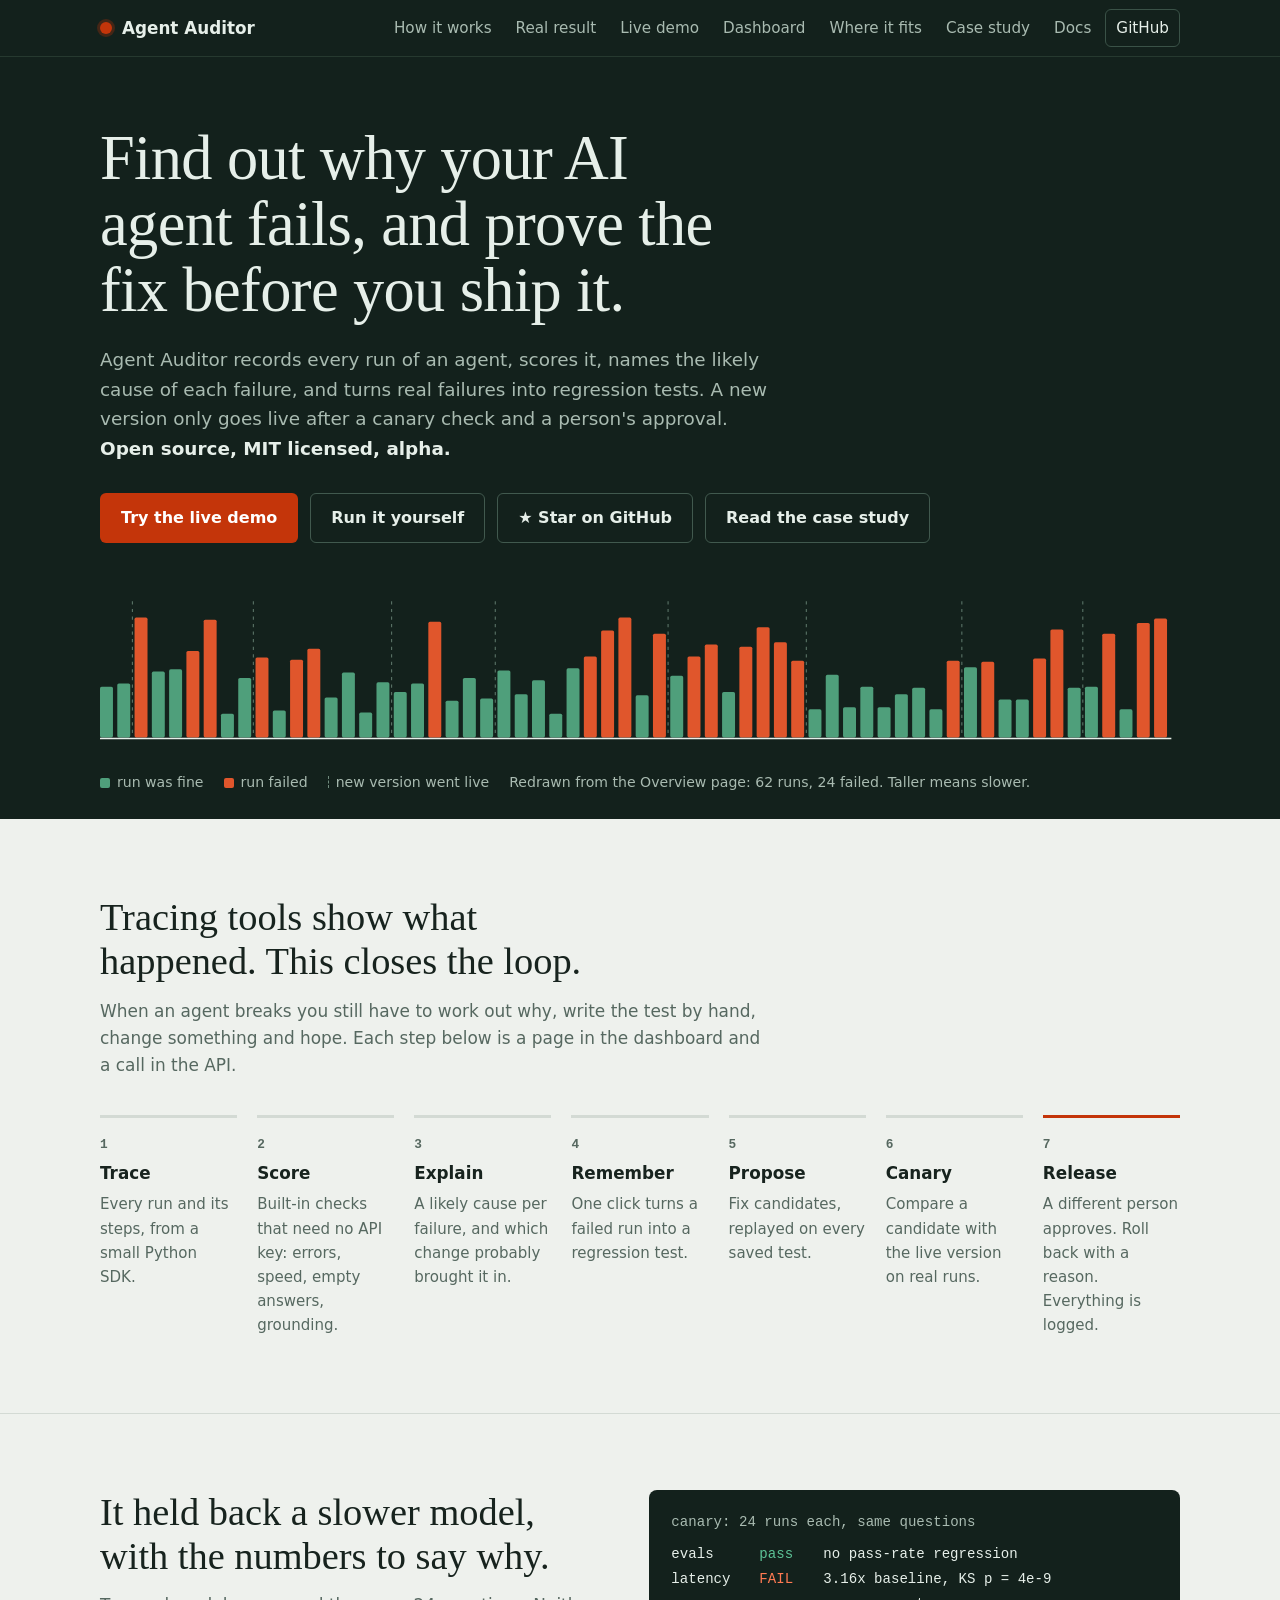
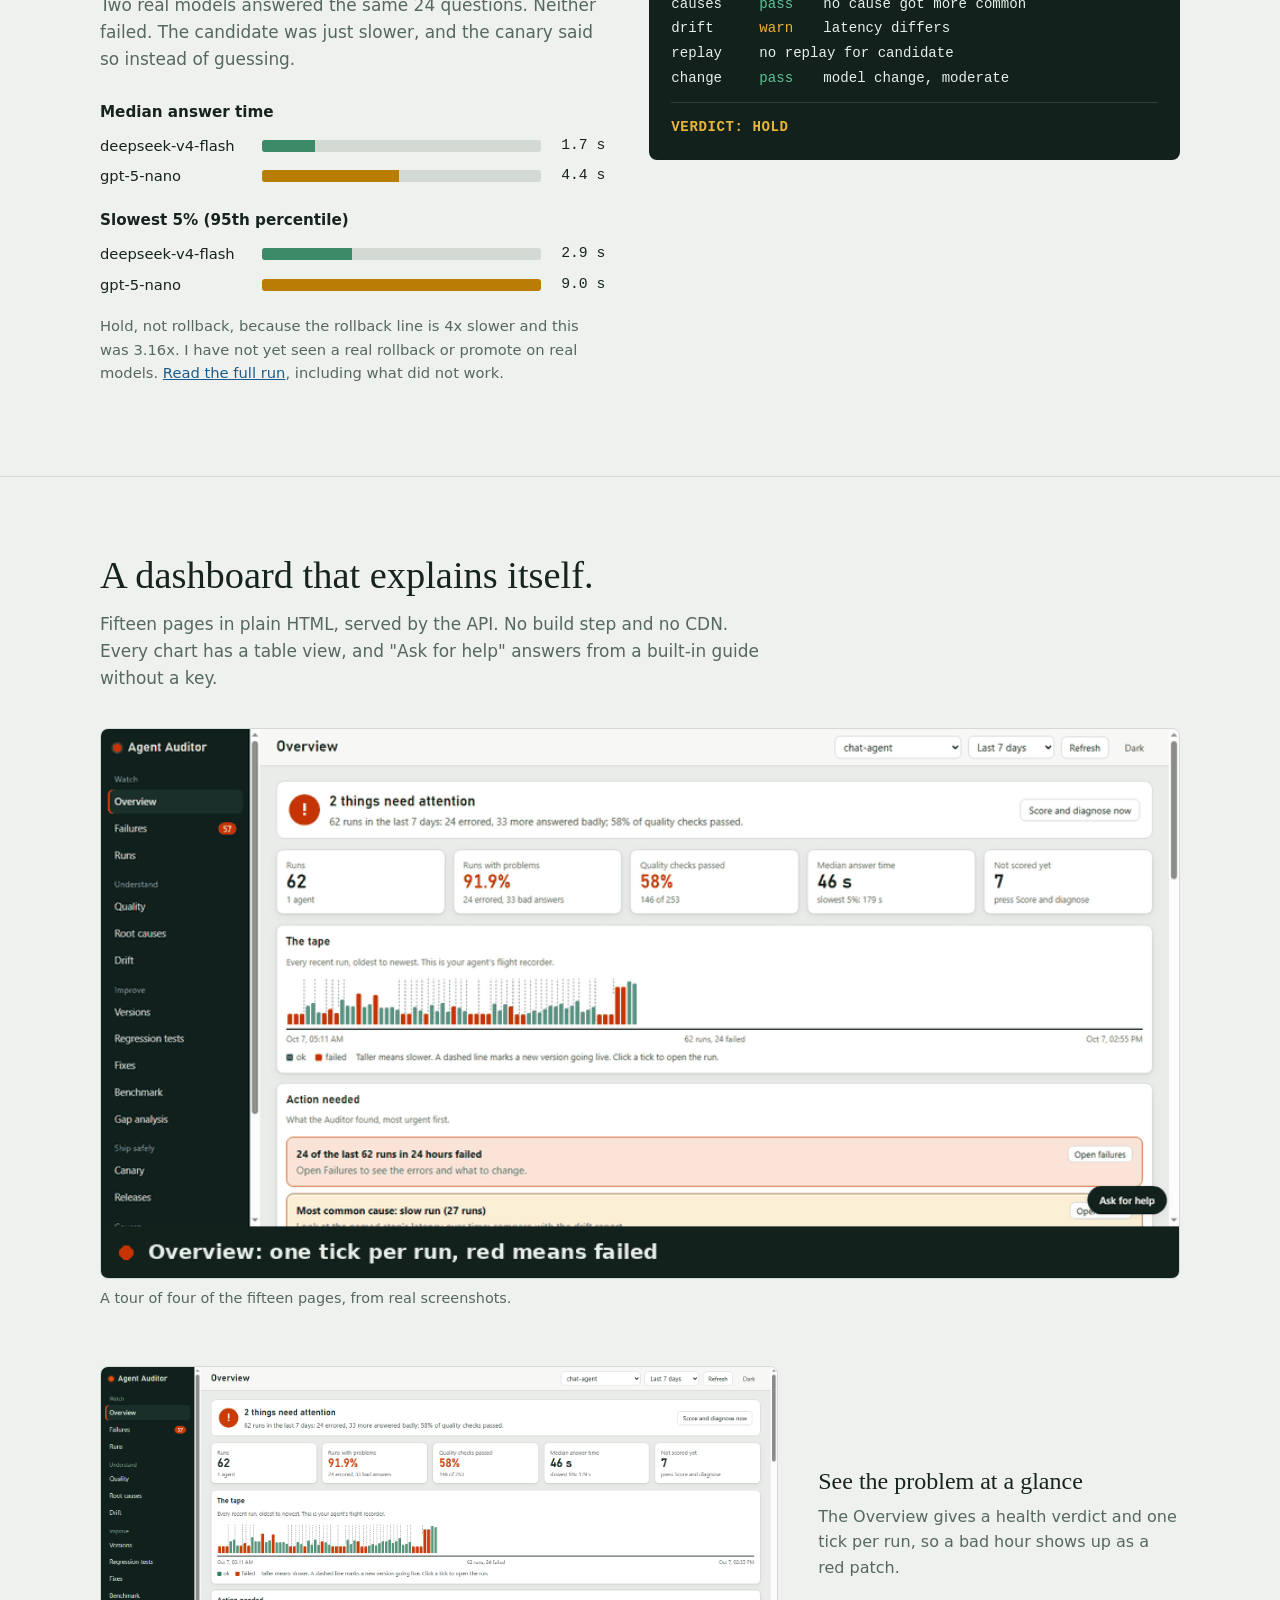
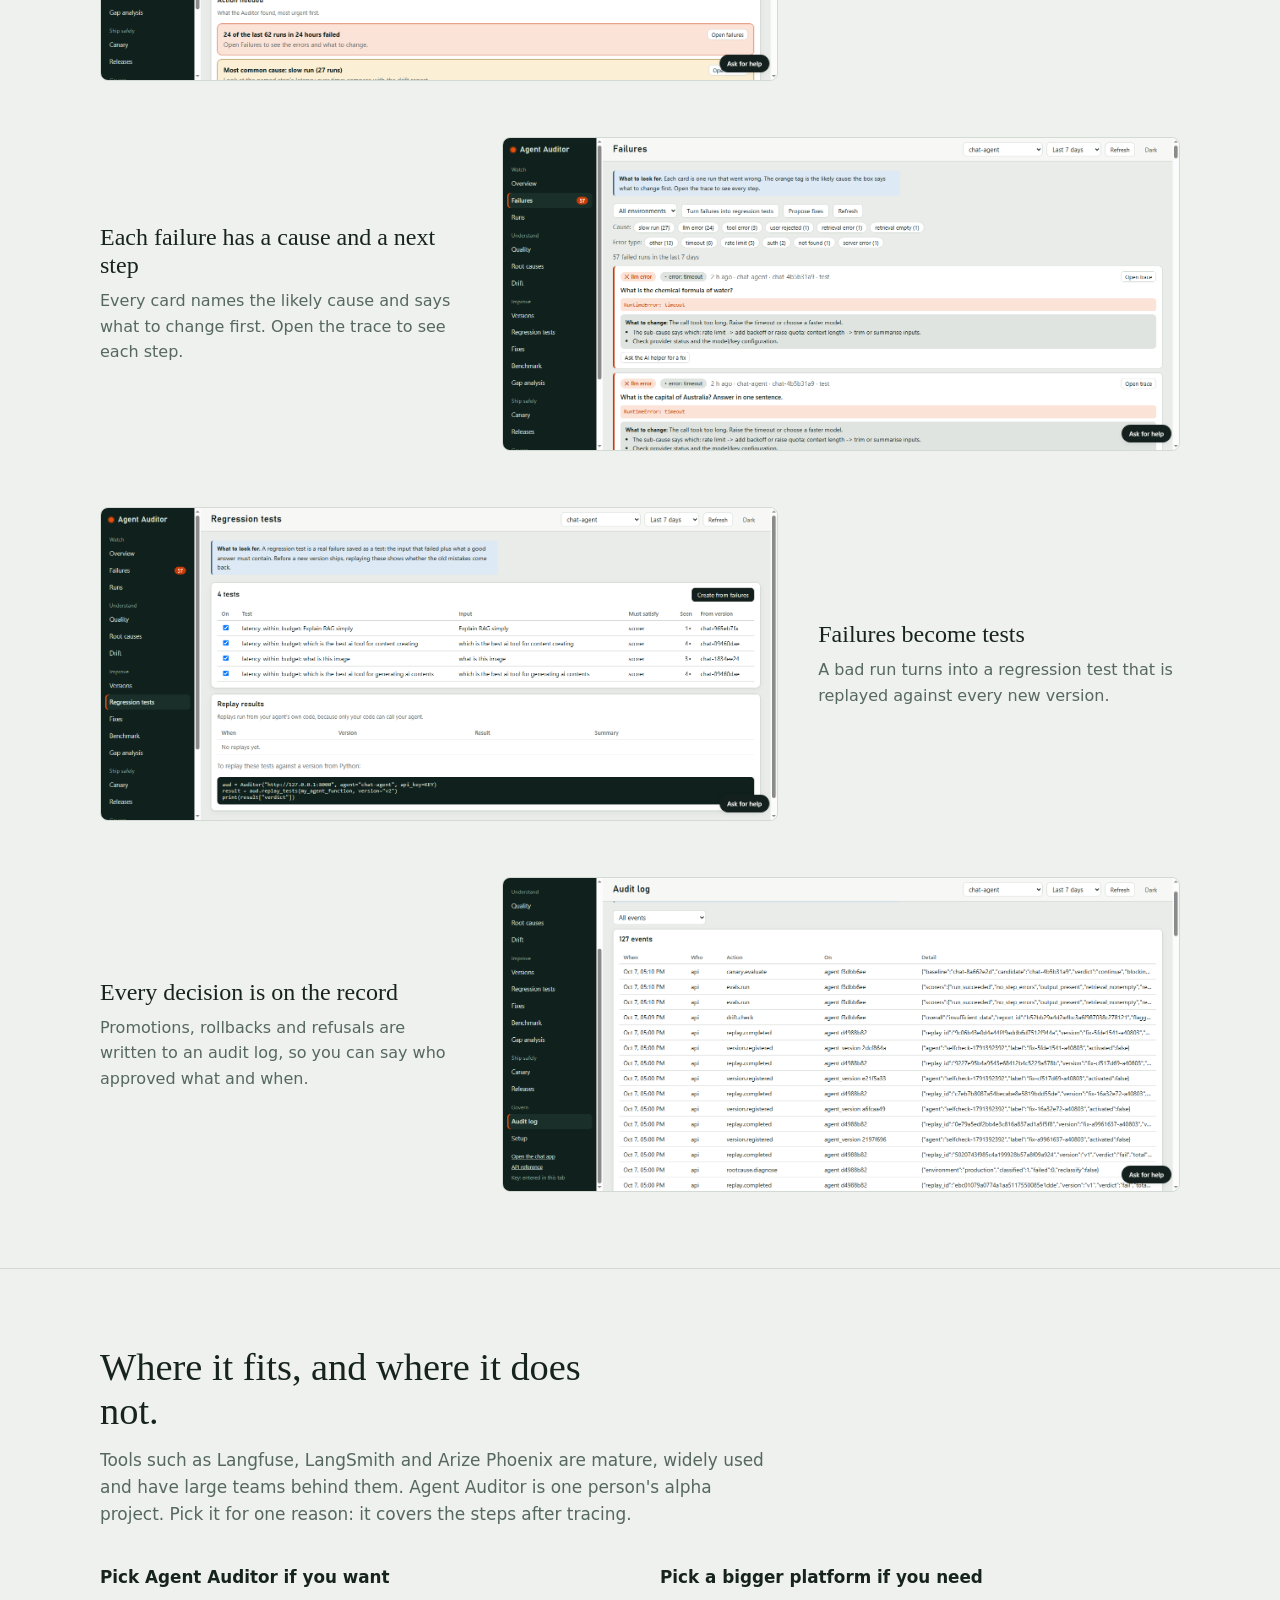
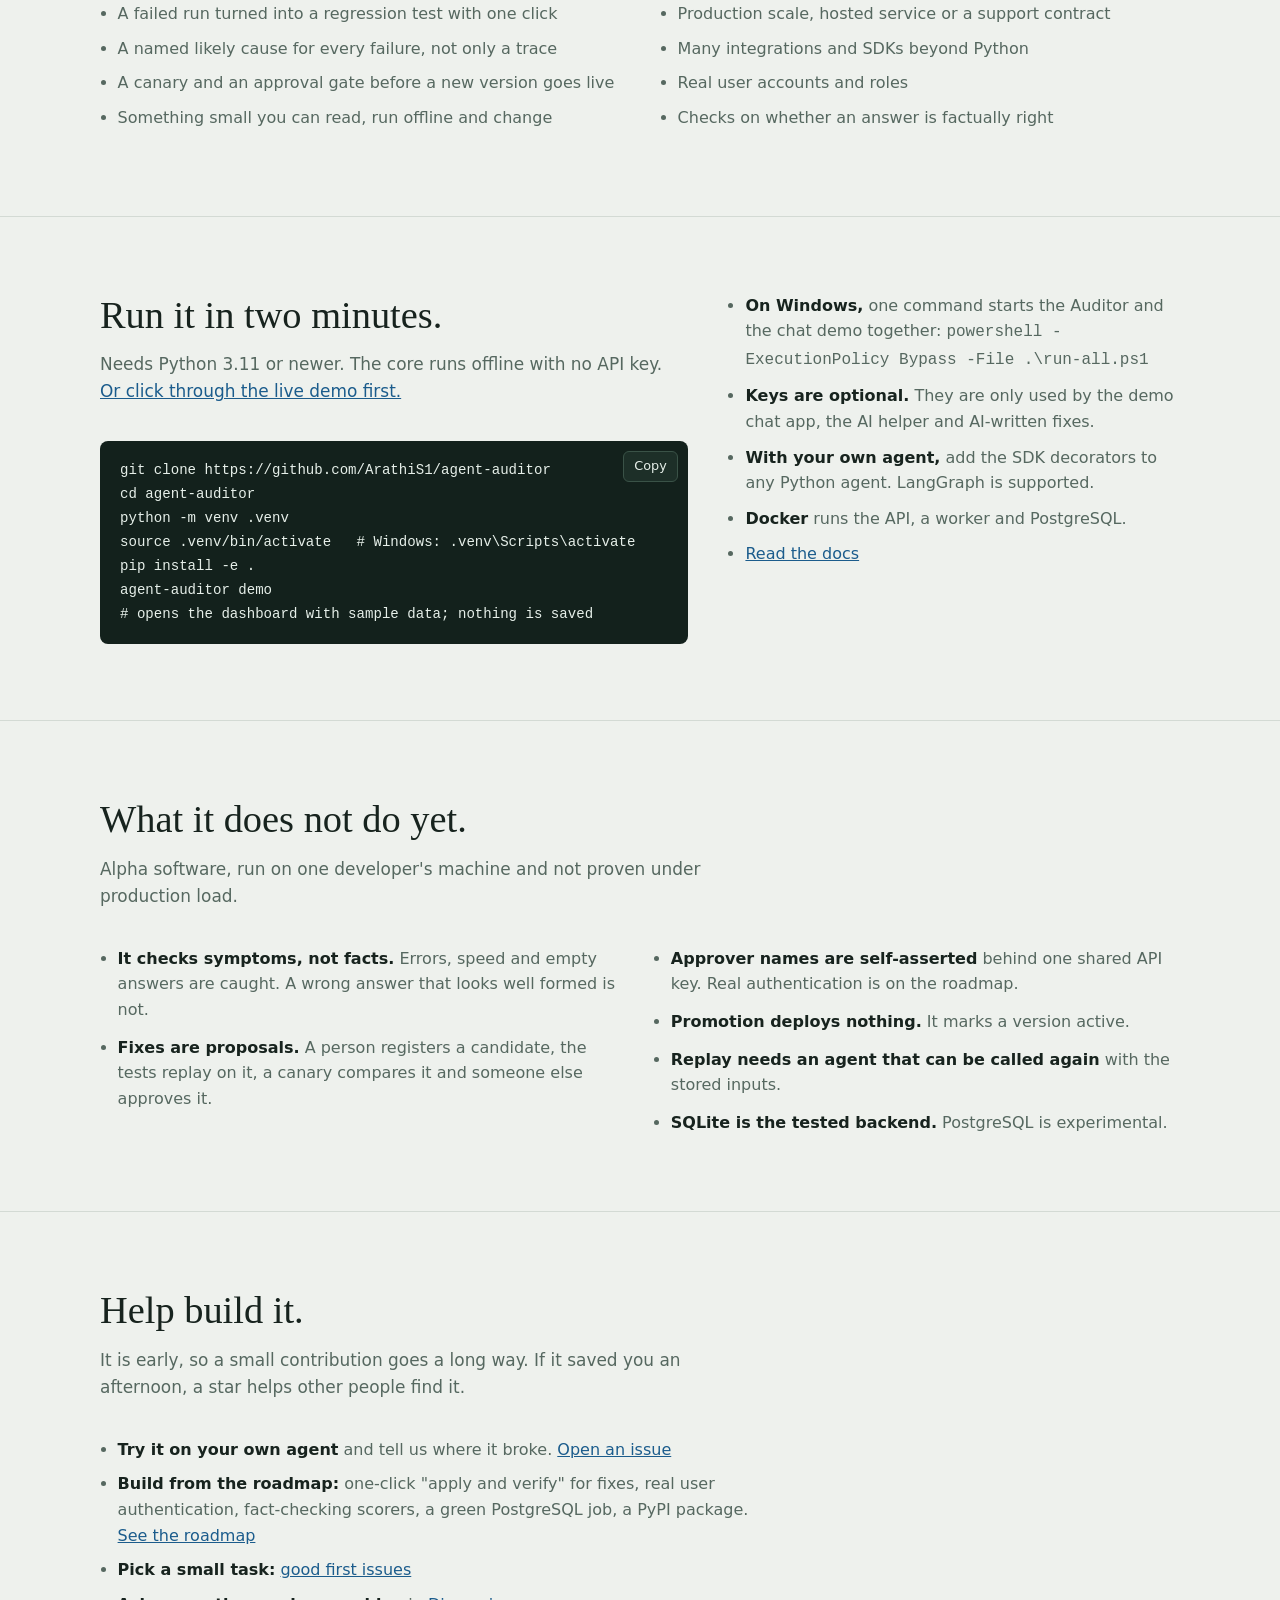
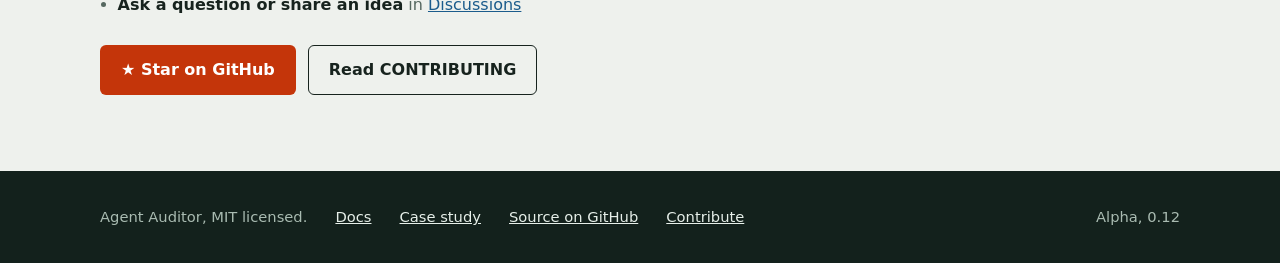
==== site/index.html @ c48934eb "Add agent-auditor demo, PyPI packaging and live demo" ====
<!doctype html>
<html lang="en">
<head>
<meta charset="utf-8">
<meta name="viewport" content="width=device-width,initial-scale=1">
<title>Agent Auditor</title>
<meta name="description" content="Open-source reliability layer for AI agents: traces, evals, root causes, regression tests, canary and gated releases.">
<meta property="og:title" content="Agent Auditor">
<meta property="og:description" content="Open-source reliability layer for AI agents: traces, evals, root causes, regression tests, canary and gated releases.">
<meta name="theme-color" content="#13211c">
<link rel="canonical" href="https://arathis1.github.io/agent-auditor/">
<meta property="og:type" content="website">
<meta property="og:url" content="https://arathis1.github.io/agent-auditor/">
<meta property="og:image" content="https://arathis1.github.io/agent-auditor/assets/social.png">
<meta name="twitter:card" content="summary_large_image">
<meta name="twitter:image" content="https://arathis1.github.io/agent-auditor/assets/social.png">
<link rel="icon" href="data:image/svg+xml,%3Csvg xmlns='http://www.w3.org/2000/svg' viewBox='0 0 16 16'%3E%3Ccircle cx='8' cy='8' r='6' fill='%23c4350a'/%3E%3C/svg%3E">
<link rel="stylesheet" href="style.css">
</head>
<body>
<a class="skip" href="#main">Skip to content</a>
<header class="bar"><div class="wrap">
  <a class="brand" href="index.html"><span class="dot"></span>Agent Auditor</a>
  <nav aria-label="Main">
    <a href="#loop">How it works</a>
    <a href="#verdict">Real result</a>
    <a href="demo/">Live demo</a>
    <a href="#dashboard">Dashboard</a>
    <a href="#fit">Where it fits</a>
    <a href="docs/case-study.html">Case study</a>
    <a href="docs/index.html">Docs</a>
    <a class="gh" href="https://github.com/ArathiS1/agent-auditor">GitHub</a>
  </nav>
</div></header>

<main id="main">
<section class="hero"><div class="wrap">
  <h1>Find out why your AI agent fails, and prove the fix before you ship it.</h1>
  <p class="sub">Agent Auditor records every run of an agent, scores it, names the likely cause of each failure, and turns real failures into regression tests. A new version only goes live after a canary check and a person's approval. <strong>Open source, MIT licensed, alpha.</strong></p>
  <div class="btns">
    <a class="btn primary" href="demo/">Try the live demo</a>
    <a class="btn ghost" href="#start">Run it yourself</a>
    <a class="btn ghost" href="https://github.com/ArathiS1/agent-auditor" id="star">&#9733; Star on GitHub<span id="stars" hidden></span></a>
    <a class="btn ghost" href="docs/case-study.html">Read the case study</a>
  </div>
  <div class="tape">
      <svg viewBox="0 0 1000 150" role="img" aria-label="A row of 62 vertical bars, one per agent run: 38 green for runs that were fine, 24 red for runs that failed. Taller bars are slower runs. Dashed lines mark a new version going live.">
      <line class="ver" x1="30" x2="30" y1="4" y2="130"/>
      <line class="ver" x1="142" x2="142" y1="4" y2="130"/>
      <line class="ver" x1="270" x2="270" y1="4" y2="130"/>
      <line class="ver" x1="366" x2="366" y1="4" y2="130"/>
      <line class="ver" x1="526" x2="526" y1="4" y2="130"/>
      <line class="ver" x1="654" x2="654" y1="4" y2="130"/>
      <line class="ver" x1="798" x2="798" y1="4" y2="130"/>
      <line class="ver" x1="910" x2="910" y1="4" y2="130"/>
      <rect class="bar-ok" x="0" y="83" width="12" height="47" rx="1.5"/>
      <rect class="bar-ok" x="16" y="80" width="12" height="50" rx="1.5"/>
      <rect class="bar-fail" x="32" y="19" width="12" height="111" rx="1.5"/>
      <rect class="bar-ok" x="48" y="69" width="12" height="61" rx="1.5"/>
      <rect class="bar-ok" x="64" y="67" width="12" height="63" rx="1.5"/>
      <rect class="bar-fail" x="80" y="50" width="12" height="80" rx="1.5"/>
      <rect class="bar-fail" x="96" y="21" width="12" height="109" rx="1.5"/>
      <rect class="bar-ok" x="112" y="108" width="12" height="22" rx="1.5"/>
      <rect class="bar-ok" x="128" y="75" width="12" height="55" rx="1.5"/>
      <rect class="bar-fail" x="144" y="56" width="12" height="74" rx="1.5"/>
      <rect class="bar-ok" x="160" y="105" width="12" height="25" rx="1.5"/>
      <rect class="bar-fail" x="176" y="58" width="12" height="72" rx="1.5"/>
      <rect class="bar-fail" x="192" y="48" width="12" height="82" rx="1.5"/>
      <rect class="bar-ok" x="208" y="93" width="12" height="37" rx="1.5"/>
      <rect class="bar-ok" x="224" y="70" width="12" height="60" rx="1.5"/>
      <rect class="bar-ok" x="240" y="107" width="12" height="23" rx="1.5"/>
      <rect class="bar-ok" x="256" y="79" width="12" height="51" rx="1.5"/>
      <rect class="bar-ok" x="272" y="88" width="12" height="42" rx="1.5"/>
      <rect class="bar-ok" x="288" y="80" width="12" height="50" rx="1.5"/>
      <rect class="bar-fail" x="304" y="23" width="12" height="107" rx="1.5"/>
      <rect class="bar-ok" x="320" y="96" width="12" height="34" rx="1.5"/>
      <rect class="bar-ok" x="336" y="75" width="12" height="55" rx="1.5"/>
      <rect class="bar-ok" x="352" y="94" width="12" height="36" rx="1.5"/>
      <rect class="bar-ok" x="368" y="68" width="12" height="62" rx="1.5"/>
      <rect class="bar-ok" x="384" y="90" width="12" height="40" rx="1.5"/>
      <rect class="bar-ok" x="400" y="77" width="12" height="53" rx="1.5"/>
      <rect class="bar-ok" x="416" y="108" width="12" height="22" rx="1.5"/>
      <rect class="bar-ok" x="432" y="66" width="12" height="64" rx="1.5"/>
      <rect class="bar-fail" x="448" y="55" width="12" height="75" rx="1.5"/>
      <rect class="bar-fail" x="464" y="31" width="12" height="99" rx="1.5"/>
      <rect class="bar-fail" x="480" y="19" width="12" height="111" rx="1.5"/>
      <rect class="bar-ok" x="496" y="91" width="12" height="39" rx="1.5"/>
      <rect class="bar-fail" x="512" y="34" width="12" height="96" rx="1.5"/>
      <rect class="bar-ok" x="528" y="73" width="12" height="57" rx="1.5"/>
      <rect class="bar-fail" x="544" y="55" width="12" height="75" rx="1.5"/>
      <rect class="bar-fail" x="560" y="44" width="12" height="86" rx="1.5"/>
      <rect class="bar-ok" x="576" y="88" width="12" height="42" rx="1.5"/>
      <rect class="bar-fail" x="592" y="46" width="12" height="84" rx="1.5"/>
      <rect class="bar-fail" x="608" y="28" width="12" height="102" rx="1.5"/>
      <rect class="bar-fail" x="624" y="42" width="12" height="88" rx="1.5"/>
      <rect class="bar-fail" x="640" y="59" width="12" height="71" rx="1.5"/>
      <rect class="bar-ok" x="656" y="104" width="12" height="26" rx="1.5"/>
      <rect class="bar-ok" x="672" y="72" width="12" height="58" rx="1.5"/>
      <rect class="bar-ok" x="688" y="102" width="12" height="28" rx="1.5"/>
      <rect class="bar-ok" x="704" y="83" width="12" height="47" rx="1.5"/>
      <rect class="bar-ok" x="720" y="102" width="12" height="28" rx="1.5"/>
      <rect class="bar-ok" x="736" y="90" width="12" height="40" rx="1.5"/>
      <rect class="bar-ok" x="752" y="84" width="12" height="46" rx="1.5"/>
      <rect class="bar-ok" x="768" y="104" width="12" height="26" rx="1.5"/>
      <rect class="bar-fail" x="784" y="59" width="12" height="71" rx="1.5"/>
      <rect class="bar-ok" x="800" y="65" width="12" height="65" rx="1.5"/>
      <rect class="bar-fail" x="816" y="60" width="12" height="70" rx="1.5"/>
      <rect class="bar-ok" x="832" y="95" width="12" height="35" rx="1.5"/>
      <rect class="bar-ok" x="848" y="95" width="12" height="35" rx="1.5"/>
      <rect class="bar-fail" x="864" y="57" width="12" height="73" rx="1.5"/>
      <rect class="bar-fail" x="880" y="30" width="12" height="100" rx="1.5"/>
      <rect class="bar-ok" x="896" y="84" width="12" height="46" rx="1.5"/>
      <rect class="bar-ok" x="912" y="83" width="12" height="47" rx="1.5"/>
      <rect class="bar-fail" x="928" y="34" width="12" height="96" rx="1.5"/>
      <rect class="bar-ok" x="944" y="104" width="12" height="26" rx="1.5"/>
      <rect class="bar-fail" x="960" y="24" width="12" height="106" rx="1.5"/>
      <rect class="bar-fail" x="976" y="20" width="12" height="110" rx="1.5"/>
      <line class="axis" x1="0" x2="992" y1="131" y2="131"/></svg>
    <div class="legend">
      <span><i style="background:#4f9f7b"></i>run was fine</span>
      <span><i style="background:#e0562c"></i>run failed</span>
      <span><i class="dash"></i>new version went live</span>
      <span>Redrawn from the Overview page: 62 runs, 24 failed. Taller means slower.</span>
    </div>
  </div>
</div></section>

<section class="sec" id="loop"><div class="wrap">
  <h2>Tracing tools show what happened. This closes the loop.</h2>
  <p class="lede">When an agent breaks you still have to work out why, write the test by hand, change something and hope. Each step below is a page in the dashboard and a call in the API.</p>
  <ol class="loop">
    <li><h3>Trace</h3><p>Every run and its steps, from a small Python SDK.</p></li>
    <li><h3>Score</h3><p>Built-in checks that need no API key: errors, speed, empty answers, grounding.</p></li>
    <li><h3>Explain</h3><p>A likely cause per failure, and which change probably brought it in.</p></li>
    <li><h3>Remember</h3><p>One click turns a failed run into a regression test.</p></li>
    <li><h3>Propose</h3><p>Fix candidates, replayed on every saved test.</p></li>
    <li><h3>Canary</h3><p>Compare a candidate with the live version on real runs.</p></li>
    <li><h3>Release</h3><p>A different person approves. Roll back with a reason. Everything is logged.</p></li>
  </ol>
</div></section>

<section class="sec" id="verdict"><div class="wrap verdict">
  <div>
    <h2>It held back a slower model, with the numbers to say why.</h2>
    <p class="lede" style="margin-bottom:0">Two real models answered the same 24 questions. Neither failed. The candidate was just slower, and the canary said so instead of guessing.</p>
    <div class="cmp" role="group" aria-label="Answer time, baseline against candidate">
      <h3>Median answer time</h3>
      <div class="line"><span class="lbl">deepseek-v4-flash</span><span class="track"><span class="fill a" style="width:18.9%"></span></span><span class="n">1.7 s</span></div>
      <div class="line"><span class="lbl">gpt-5-nano</span><span class="track"><span class="fill b" style="width:48.9%"></span></span><span class="n">4.4 s</span></div>
      <h3 style="margin-top:20px">Slowest 5% (95th percentile)</h3>
      <div class="line"><span class="lbl">deepseek-v4-flash</span><span class="track"><span class="fill a" style="width:32.2%"></span></span><span class="n">2.9 s</span></div>
      <div class="line"><span class="lbl">gpt-5-nano</span><span class="track"><span class="fill b" style="width:100%"></span></span><span class="n">9.0 s</span></div>
    </div>
    <p class="note">Hold, not rollback, because the rollback line is 4x slower and this was 3.16x. I have not yet seen a real rollback or promote on real models. <a href="docs/case-study.html#4-a-change-gated-by-a-canary">Read the full run</a>, including what did not work.</p>
  </div>
  <div class="console" role="img" aria-label="Canary report. Evals pass, latency fail at 3.16 times the baseline, causes pass, drift warning, replay skipped, change pass. Verdict: hold.">
    <div class="h">canary: 24 runs each, same questions</div>
    <div class="row"><span>evals</span><span class="pass">pass</span><span>no pass-rate regression</span></div>
    <div class="row"><span>latency</span><span class="fail">FAIL</span><span>3.16x baseline, KS p = 4e-9</span></div>
    <div class="row"><span>causes</span><span class="pass">pass</span><span>no cause got more common</span></div>
    <div class="row"><span>drift</span><span class="warn">warn</span><span>latency differs</span></div>
    <div class="row"><span>replay</span><span class="skip">skip</span><span>no replay for candidate</span></div>
    <div class="row"><span>change</span><span class="pass">pass</span><span>model change, moderate</span></div>
    <div class="final">VERDICT: HOLD</div>
  </div>
</div></section>

<section class="sec" id="dashboard"><div class="wrap">
  <h2>A dashboard that explains itself.</h2>
  <p class="lede">Fifteen pages in plain HTML, served by the API. No build step and no CDN. Every chart has a table view, and "Ask for help" answers from a built-in guide without a key.</p>

  <figure class="demo"><img src="assets/demo.gif" width="960" height="489" alt="Animated tour of the dashboard: Overview, Failures, Regression tests and Audit log, taken from real screenshots."><figcaption>A tour of four of the fifteen pages, from real screenshots.</figcaption></figure>

  <div class="shot">
    <div class="txt"><h3>See the problem at a glance</h3><p>The Overview gives a health verdict and one tick per run, so a bad hour shows up as a red patch.</p></div>
    <a class="img" href="assets/overview.png"><img src="assets/overview.png" width="1600" height="739" loading="lazy" alt="Agent Auditor Overview page: two things need attention, 62 runs, 91.9 percent with problems, and a tape of every run in green and red."></a>
  </div>
  <div class="shot">
    <div class="txt"><h3>Each failure has a cause and a next step</h3><p>Every card names the likely cause and says what to change first. Open the trace to see each step.</p></div>
    <a class="img" href="assets/failures.png"><img src="assets/failures.png" width="1600" height="739" loading="lazy" alt="Failures page listing failed runs with cause tags such as llm error and timeout, and a box saying what to change."></a>
  </div>
  <div class="shot">
    <div class="txt"><h3>Failures become tests</h3><p>A bad run turns into a regression test that is replayed against every new version.</p></div>
    <a class="img" href="assets/regression-tests.png"><img src="assets/regression-tests.png" width="1600" height="739" loading="lazy" alt="Regression tests page with cases created from failed runs and how often each was seen."></a>
  </div>
  <div class="shot">
    <div class="txt"><h3>Every decision is on the record</h3><p>Promotions, rollbacks and refusals are written to an audit log, so you can say who approved what and when.</p></div>
    <a class="img" href="assets/audit-log.png"><img src="assets/audit-log.png" width="1600" height="739" loading="lazy" alt="Audit log page listing release and approval events."></a>
  </div>
</div></section>

<section class="sec" id="fit"><div class="wrap">
  <h2>Where it fits, and where it does not.</h2>
  <p class="lede">Tools such as Langfuse, LangSmith and Arize Phoenix are mature, widely used and have large teams behind them. Agent Auditor is one person's alpha project. Pick it for one reason: it covers the steps after tracing.</p>
  <div class="fit">
    <div>
      <h3>Pick Agent Auditor if you want</h3>
      <ul>
        <li>A failed run turned into a regression test with one click</li>
        <li>A named likely cause for every failure, not only a trace</li>
        <li>A canary and an approval gate before a new version goes live</li>
        <li>Something small you can read, run offline and change</li>
      </ul>
    </div>
    <div>
      <h3>Pick a bigger platform if you need</h3>
      <ul>
        <li>Production scale, hosted service or a support contract</li>
        <li>Many integrations and SDKs beyond Python</li>
        <li>Real user accounts and roles</li>
        <li>Checks on whether an answer is factually right</li>
      </ul>
    </div>
  </div>
</div></section>

<section class="sec" id="start"><div class="wrap start">
  <div>
    <h2>Run it in two minutes.</h2>
    <p class="lede">Needs Python 3.11 or newer. The core runs offline with no API key. <a href="demo/">Or click through the live demo first.</a></p>
    <div class="code"><button type="button">Copy</button><pre>git clone https://github.com/ArathiS1/agent-auditor
cd agent-auditor
python -m venv .venv
source .venv/bin/activate   # Windows: .venv\Scripts\activate
pip install -e .
agent-auditor demo
# opens the dashboard with sample data; nothing is saved</pre></div>
  </div>
  <ul>
    <li><strong>On Windows,</strong> one command starts the Auditor and the chat demo together: <code>powershell -ExecutionPolicy Bypass -File .\run-all.ps1</code></li>
    <li><strong>Keys are optional.</strong> They are only used by the demo chat app, the AI helper and AI-written fixes.</li>
    <li><strong>With your own agent,</strong> add the SDK decorators to any Python agent. LangGraph is supported.</li>
    <li><strong>Docker</strong> runs the API, a worker and PostgreSQL.</li>
    <li><a href="docs/index.html">Read the docs</a></li>
  </ul>
</div></section>

<section class="sec" id="limits"><div class="wrap">
  <h2>What it does not do yet.</h2>
  <p class="lede">Alpha software, run on one developer's machine and not proven under production load.</p>
  <ul class="limits">
    <li><strong>It checks symptoms, not facts.</strong> Errors, speed and empty answers are caught. A wrong answer that looks well formed is not.</li>
    <li><strong>Fixes are proposals.</strong> A person registers a candidate, the tests replay on it, a canary compares it and someone else approves it.</li>
    <li><strong>Approver names are self-asserted</strong> behind one shared API key. Real authentication is on the roadmap.</li>
    <li><strong>Promotion deploys nothing.</strong> It marks a version active.</li>
    <li><strong>Replay needs an agent that can be called again</strong> with the stored inputs.</li>
    <li><strong>SQLite is the tested backend.</strong> PostgreSQL is experimental.</li>
  </ul>
</div></section>
<section class="sec" id="help"><div class="wrap">
  <h2>Help build it.</h2>
  <p class="lede">It is early, so a small contribution goes a long way. If it saved you an afternoon, a star helps other people find it.</p>
  <ul class="help">
    <li><strong>Try it on your own agent</strong> and tell us where it broke. <a href="https://github.com/ArathiS1/agent-auditor/issues/new">Open an issue</a></li>
    <li><strong>Build from the roadmap:</strong> one-click "apply and verify" for fixes, real user authentication, fact-checking scorers, a green PostgreSQL job, a PyPI package. <a href="https://github.com/ArathiS1/agent-auditor#roadmap">See the roadmap</a></li>
    <li><strong>Pick a small task:</strong> <a href="https://github.com/ArathiS1/agent-auditor/issues?q=is%3Aopen+label%3A%22good+first+issue%22">good first issues</a></li>
    <li><strong>Ask a question or share an idea</strong> in <a href="https://github.com/ArathiS1/agent-auditor/discussions">Discussions</a></li>
  </ul>
  <div class="btns">
    <a class="btn primary" href="https://github.com/ArathiS1/agent-auditor">&#9733; Star on GitHub</a>
    <a class="btn outline" href="https://github.com/ArathiS1/agent-auditor/blob/main/CONTRIBUTING.md">Read CONTRIBUTING</a>
  </div>
</div></section>
</main>

<footer><div class="wrap">
  <span>Agent Auditor, MIT licensed.</span>
  <a href="docs/index.html">Docs</a>
  <a href="docs/case-study.html">Case study</a>
  <a href="https://github.com/ArathiS1/agent-auditor">Source on GitHub</a>
  <a href="https://github.com/ArathiS1/agent-auditor/blob/main/CONTRIBUTING.md">Contribute</a>
  <span class="r">Alpha, 0.12</span>
</div></footer>
<script src="site.js"></script>
</body>
</html>
---- site/style.css ----
:root{
  --ink:#13211c; --ink-2:#1d2f28; --ink-text:#e6efe9; --ink-muted:#a9bbb1;
  --paper:#eef1ed; --card:#fbfcfa; --text:#17231e; --muted:#566860; --line:#d3dad4;
  --fail:#c4350a; --ok:#3c8a68; --hold:#b97d06; --link:#1b5c8c;
  --serif:Georgia,"Iowan Old Style","Palatino Linotype",serif;
  --sans:"Segoe UI Variable","Segoe UI",system-ui,-apple-system,Roboto,"Helvetica Neue",sans-serif;
  --mono:ui-monospace,"Cascadia Mono",Consolas,Menlo,monospace;
  --radius:8px;
}
@media (prefers-color-scheme:dark){
  :root{--paper:#0e1613;--card:#15201b;--text:#e4ece7;--muted:#9db0a6;--line:#2a3a33;--fail:#e2552b;--ok:#5cb890;--hold:#e0a62d;--link:#7db8e3}
}
*{box-sizing:border-box}
html{scroll-behavior:smooth}
@media (prefers-reduced-motion:reduce){html{scroll-behavior:auto}}
body{margin:0;background:var(--paper);color:var(--text);font:16px/1.6 var(--sans);-webkit-text-size-adjust:100%}
img{max-width:100%;height:auto}
a{color:var(--link)}
a:focus-visible,button:focus-visible{outline:3px solid var(--hold);outline-offset:2px}
.wrap{max-width:1120px;margin:0 auto;padding:0 20px}
.skip{position:absolute;left:-999px}.skip:focus{left:12px;top:8px;background:var(--card);padding:6px 10px;z-index:10}

/* top bar */
.bar{background:var(--ink);color:var(--ink-text);position:sticky;top:0;z-index:5;border-bottom:1px solid #26392f}
.bar .wrap{display:flex;align-items:center;gap:20px;min-height:56px;flex-wrap:wrap}
.brand{display:flex;align-items:center;gap:10px;font-weight:700;color:var(--ink-text);text-decoration:none;font-size:1.05rem}
.dot{width:12px;height:12px;border-radius:50%;background:var(--fail);box-shadow:0 0 0 3px rgba(196,53,10,.28)}
.bar nav{margin-left:auto;display:flex;gap:4px;flex-wrap:wrap;align-items:center}
.bar nav a{color:var(--ink-muted);text-decoration:none;padding:6px 10px;border-radius:6px;font-size:.95rem}
.bar nav a:hover,.bar nav a[aria-current]{color:#fff;background:var(--ink-2)}
.bar nav a.gh{border:1px solid #3a5247;color:var(--ink-text)}

/* hero */
.hero{background:var(--ink);color:var(--ink-text);padding:68px 0 0}
.hero h1{font:400 clamp(2.2rem,5.6vw,3.9rem)/1.06 var(--serif);margin:0 0 22px;max-width:21ch;letter-spacing:-.01em}
.hero .sub{font-size:1.15rem;color:var(--ink-muted);max-width:58ch;margin:0 0 30px}
.hero .sub strong{color:var(--ink-text);font-weight:600}
.btns{display:flex;gap:12px;flex-wrap:wrap}
.btn{display:inline-block;padding:11px 20px;border-radius:6px;font-weight:600;text-decoration:none;border:1px solid transparent}
.btn.primary{background:var(--fail);color:#fff}
.btn.primary:hover{background:#a82d08}
.btn.ghost{border-color:#41594e;color:var(--ink-text)}
.btn.ghost:hover{background:var(--ink-2)}
.tape{margin-top:54px;padding-bottom:26px}
.tape svg{display:block;width:100%;height:auto}
.tape .bar-ok{fill:#4f9f7b}.tape .bar-fail{fill:#e0562c}
.tape .ver{stroke:#5b7568;stroke-dasharray:3 4}
.tape .axis{stroke:#e6efe9;stroke-width:1.5}
.legend{display:flex;gap:20px;flex-wrap:wrap;font-size:.88rem;color:var(--ink-muted);margin-top:12px}
.legend i{display:inline-block;width:10px;height:10px;border-radius:2px;margin-right:7px;vertical-align:-1px}
.legend .dash{width:0;height:12px;border-left:1.5px dashed #6f8a7c;border-radius:0}

/* sections */
.sec{padding:76px 0}
.sec + .sec{border-top:1px solid var(--line)}
.sec h2{font:400 clamp(1.7rem,3.6vw,2.4rem)/1.15 var(--serif);margin:0 0 14px;max-width:26ch}
.lede{color:var(--muted);max-width:62ch;margin:0 0 36px;font-size:1.06rem}

.loop{list-style:none;margin:0;padding:0;display:grid;grid-template-columns:repeat(auto-fit,minmax(136px,1fr));gap:22px 20px;counter-reset:s}
.loop li{border-top:3px solid var(--line);padding-top:12px;counter-increment:s}
.loop li:last-child{border-top-color:var(--fail)}
.loop li::before{content:counter(s);font:600 .8rem var(--mono);color:var(--muted)}
.loop h3{margin:4px 0 6px;font-size:1.05rem}
.loop p{margin:0;color:var(--muted);font-size:.94rem}

.verdict{display:grid;grid-template-columns:minmax(0,1fr) minmax(0,1.05fr);gap:44px;align-items:start}
.console{background:var(--ink);color:var(--ink-text);border-radius:var(--radius);padding:20px 22px;font:.88rem/1.75 var(--mono);overflow-x:auto}
.console .row{display:grid;grid-template-columns:78px 54px 1fr;gap:10px;white-space:nowrap}
.console .h{color:var(--ink-muted);margin-bottom:8px;white-space:normal}
.console .pass{color:#5cc296}.console .fail{color:#ff7a52}.console .warn{color:#e8b53a}.console .skip{color:#8ea196}
.console .final{margin-top:12px;padding-top:12px;border-top:1px solid #2b4237;font-weight:700;color:#e8b53a;letter-spacing:.04em}
.cmp{margin:26px 0 0}
.cmp h3{font-size:.95rem;margin:0 0 10px}
.cmp .line{display:grid;grid-template-columns:150px 1fr 52px;gap:12px;align-items:center;font-size:.92rem;margin:7px 0}
.cmp .track{height:12px;background:var(--line);border-radius:3px;overflow:hidden}
.cmp .fill{display:block;height:100%}
.cmp .a{background:var(--ok)}.cmp .b{background:var(--hold)}
.cmp .n{font-family:var(--mono);text-align:right}
.note{color:var(--muted);font-size:.92rem;margin-top:18px;max-width:62ch}

.shot{display:grid;grid-template-columns:minmax(0,.8fr) minmax(0,1.5fr);gap:40px;align-items:center;margin:0 0 56px}
.shot:last-child{margin-bottom:0}
.shot:nth-child(even){grid-template-columns:minmax(0,1.5fr) minmax(0,.8fr)}
.shot:nth-child(even) .txt{order:2}
.shot h3{font:400 1.5rem/1.2 var(--serif);margin:0 0 8px}
.shot p{margin:0;color:var(--muted)}
.shot a.img{display:block;border:1px solid var(--line);border-radius:var(--radius);overflow:hidden;background:var(--card)}
.shot img{display:block;width:100%}

.start{display:grid;grid-template-columns:minmax(0,1.3fr) minmax(0,1fr);gap:40px;align-items:start}
.code{position:relative;background:var(--ink);color:var(--code-fg,#e6efe9);border-radius:var(--radius);padding:18px 20px;overflow-x:auto}
.code pre{margin:0;font:.88rem/1.7 var(--mono);white-space:pre}
.code button{position:absolute;top:10px;right:10px;background:#1d2f28;color:#e6efe9;border:1px solid #3a5247;border-radius:6px;padding:4px 10px;font:inherit;font-size:.8rem;cursor:pointer}
.code button:hover{background:#26392f}
.start ul{margin:0;padding-left:1.1em;color:var(--muted)}
.start li{margin:0 0 10px}
.start li strong{color:var(--text)}

.limits{columns:2;column-gap:44px;margin:0;padding-left:1.1em;color:var(--muted)}
.limits li{break-inside:avoid;margin:0 0 12px}
.limits strong{color:var(--text)}

footer{background:var(--ink);color:var(--ink-muted);padding:34px 0;font-size:.92rem}
footer .wrap{display:flex;gap:18px 28px;flex-wrap:wrap;align-items:center}
footer a{color:var(--ink-text)}
footer .r{margin-left:auto}

.verdict>*,.start>*,.shot>*{min-width:0}

.btn.outline{border-color:var(--text);color:var(--text)}
.btn.outline:hover{background:var(--card)}
#stars{margin-left:10px;padding-left:10px;border-left:1px solid #41594e;font-weight:500}
.demo{margin:0 0 56px}
.demo img{display:block;width:100%;height:auto;border:1px solid var(--line);border-radius:var(--radius)}
.demo figcaption{color:var(--muted);font-size:.9rem;margin-top:8px}
.fit{display:grid;grid-template-columns:minmax(0,1fr) minmax(0,1fr);gap:40px}
.fit h3{font-size:1.05rem;margin:0 0 10px}
.fit ul,.help{margin:0;padding-left:1.1em;color:var(--muted)}
.fit li,.help li{margin:0 0 9px}
.help{max-width:64ch;margin-bottom:28px}
.help strong{color:var(--text)}
/* docs */
.docs{display:grid;grid-template-columns:210px minmax(0,1fr);gap:48px;padding:40px 0 80px}
.side{position:sticky;top:76px;align-self:start;font-size:.95rem}
.side h4{margin:0 0 8px;font-size:.8rem;color:var(--muted);font-weight:600}
.side a{display:block;padding:6px 10px;border-left:3px solid var(--line);color:var(--text);text-decoration:none}
.side a:hover{background:var(--card)}
.side a[aria-current]{border-left-color:var(--fail);font-weight:600}
.side .ext{margin-top:18px}
.art{min-width:0;max-width:78ch}
.art h1{font:400 clamp(1.9rem,4vw,2.7rem)/1.12 var(--serif);margin:0 0 18px}
.art h2{font:400 1.7rem/1.2 var(--serif);margin:44px 0 12px;padding-top:6px}
.art h3{font-size:1.15rem;margin:30px 0 8px}
.art p,.art li{max-width:72ch}
.art li{margin:4px 0}
.art code{font:.88em var(--mono);background:var(--card);border:1px solid var(--line);border-radius:4px;padding:1px 5px}
.art pre{background:var(--ink);color:#e6efe9;border-radius:var(--radius);padding:16px 18px;overflow-x:auto;line-height:1.65}
.art pre code{background:none;border:0;padding:0;color:inherit;font-size:.86rem}
.art img.diagram{background:#fff;padding:14px;width:100%}
.art img{border:1px solid var(--line);border-radius:var(--radius);display:block;margin:20px 0}
.art blockquote{margin:18px 0;padding:2px 18px;border-left:3px solid var(--hold);color:var(--muted)}
.tbl{overflow-x:auto;margin:18px 0}
.tbl table{border-collapse:collapse;min-width:100%;font-size:.93rem}
.tbl th,.tbl td{border-bottom:1px solid var(--line);padding:8px 12px;text-align:left;vertical-align:top}
.tbl th{background:var(--card);font-weight:600}

@media (max-width:860px){
  .verdict,.start,.shot,.shot:nth-child(even),.fit{grid-template-columns:minmax(0,1fr);gap:26px}
  .shot:nth-child(even) .txt{order:0}
  .limits{columns:1}
  .docs{grid-template-columns:minmax(0,1fr);gap:20px}
  .side{position:static;display:flex;flex-wrap:wrap;gap:6px}
  .side h4{display:none}
  .side a{border:1px solid var(--line);border-radius:6px;padding:5px 10px}
  .side a[aria-current]{border-color:var(--fail)}
  .side .ext{margin:0}
  .sec{padding:56px 0}
  .hero{padding-top:44px}
  .cmp .line{grid-template-columns:1fr 52px}
  .cmp .line .lbl{grid-column:1/-1}
  footer .r{margin-left:0}
}
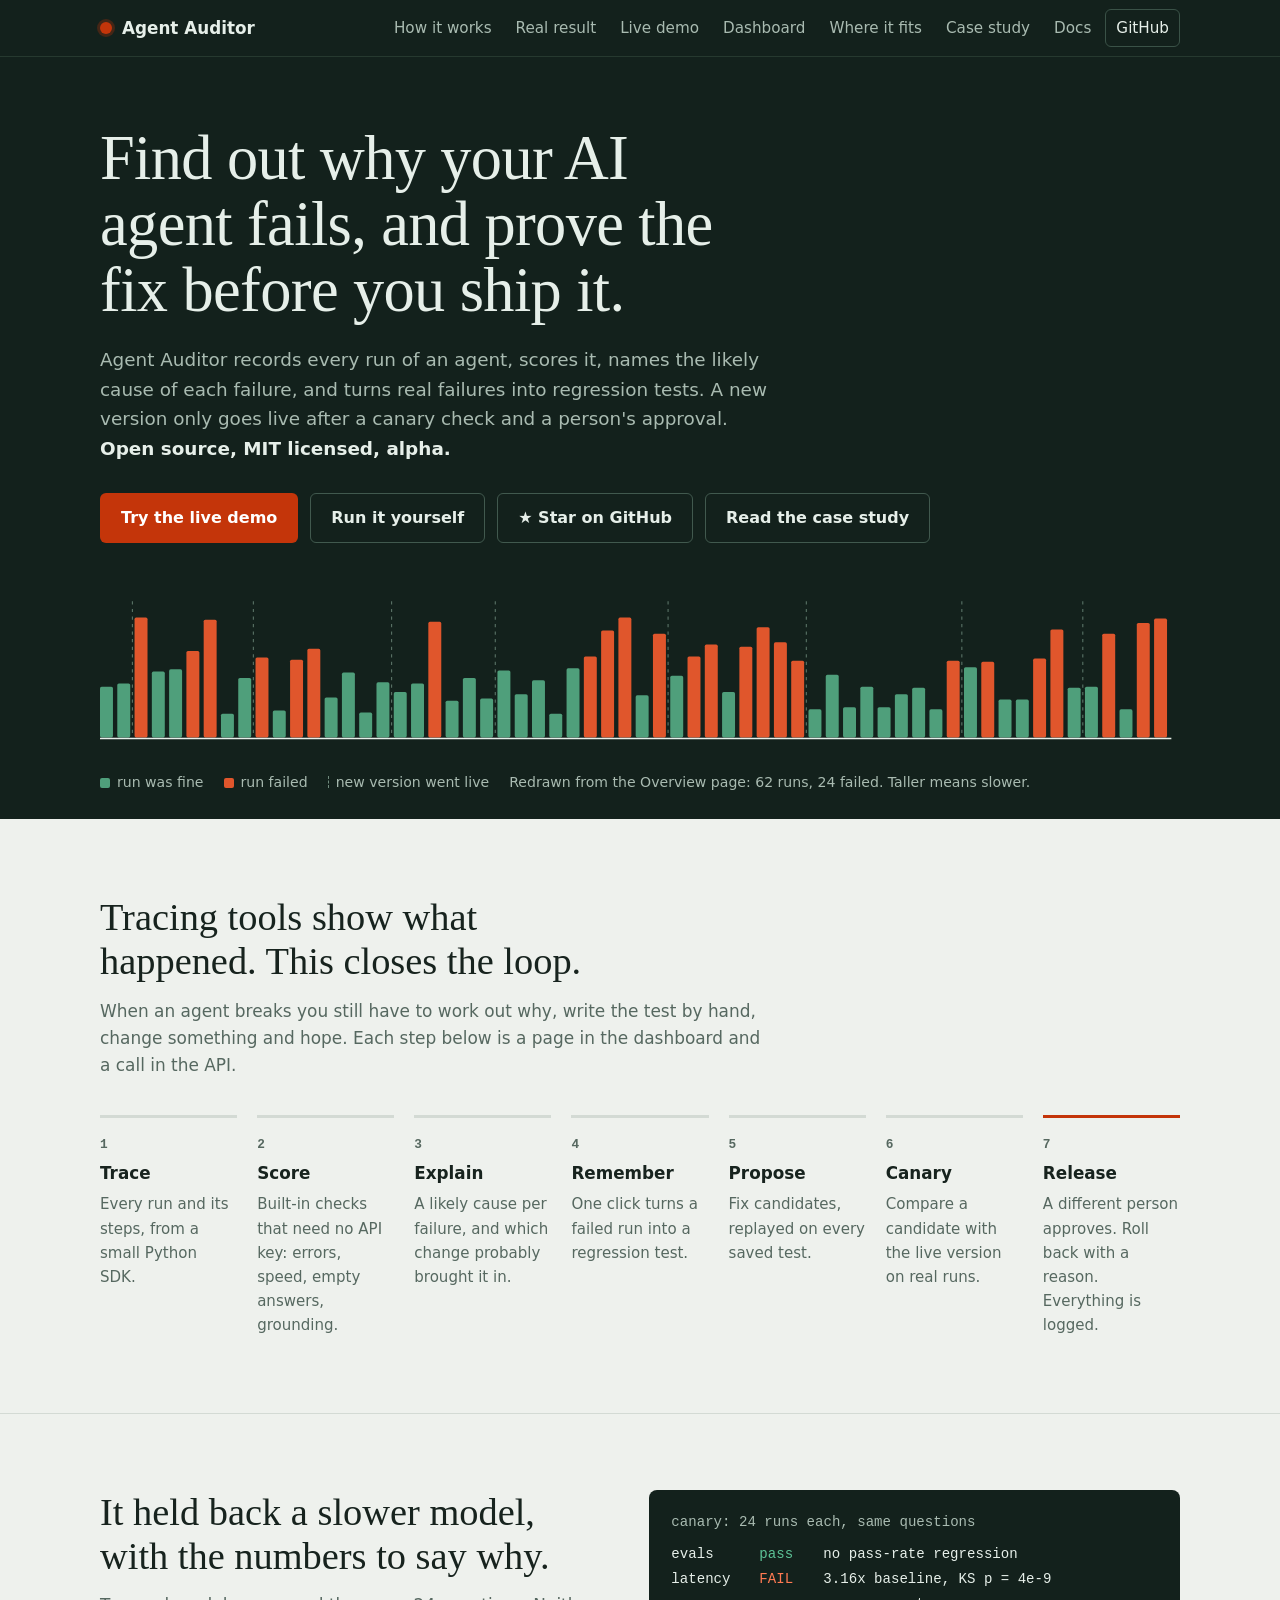
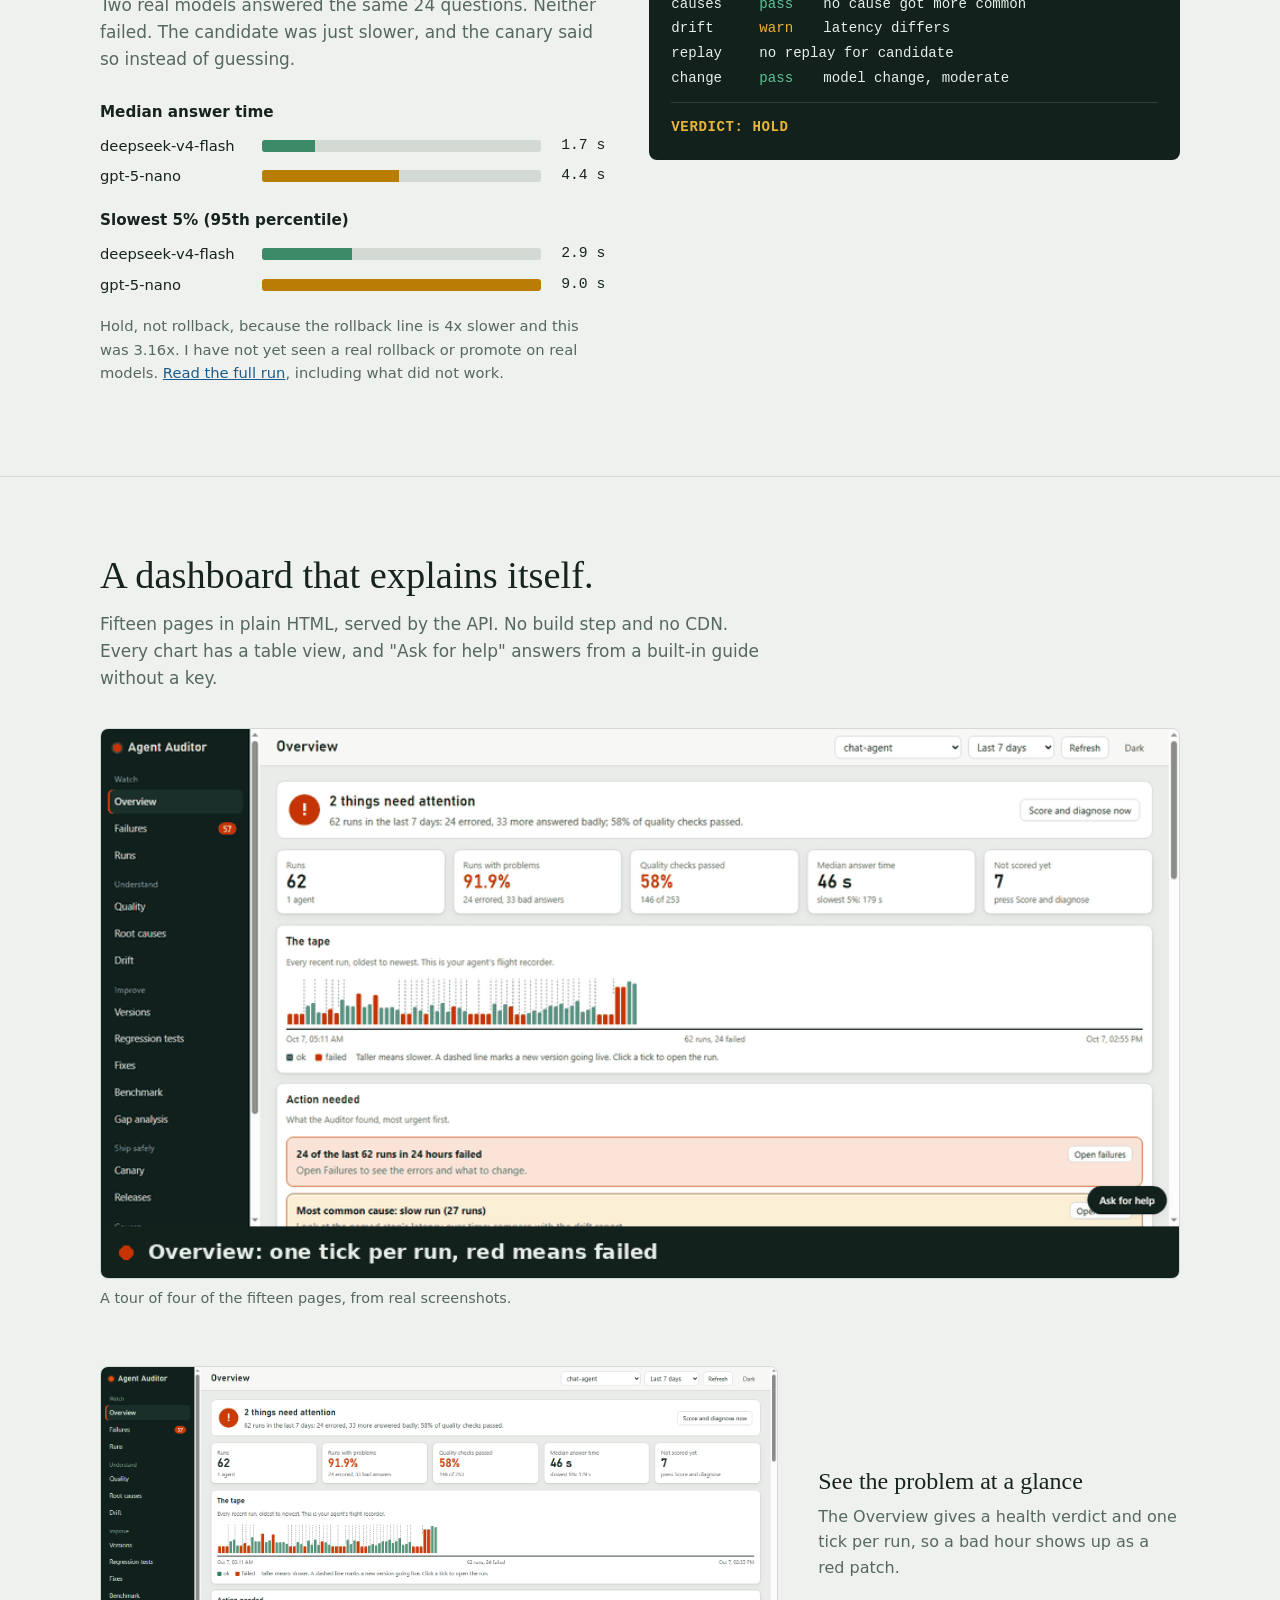
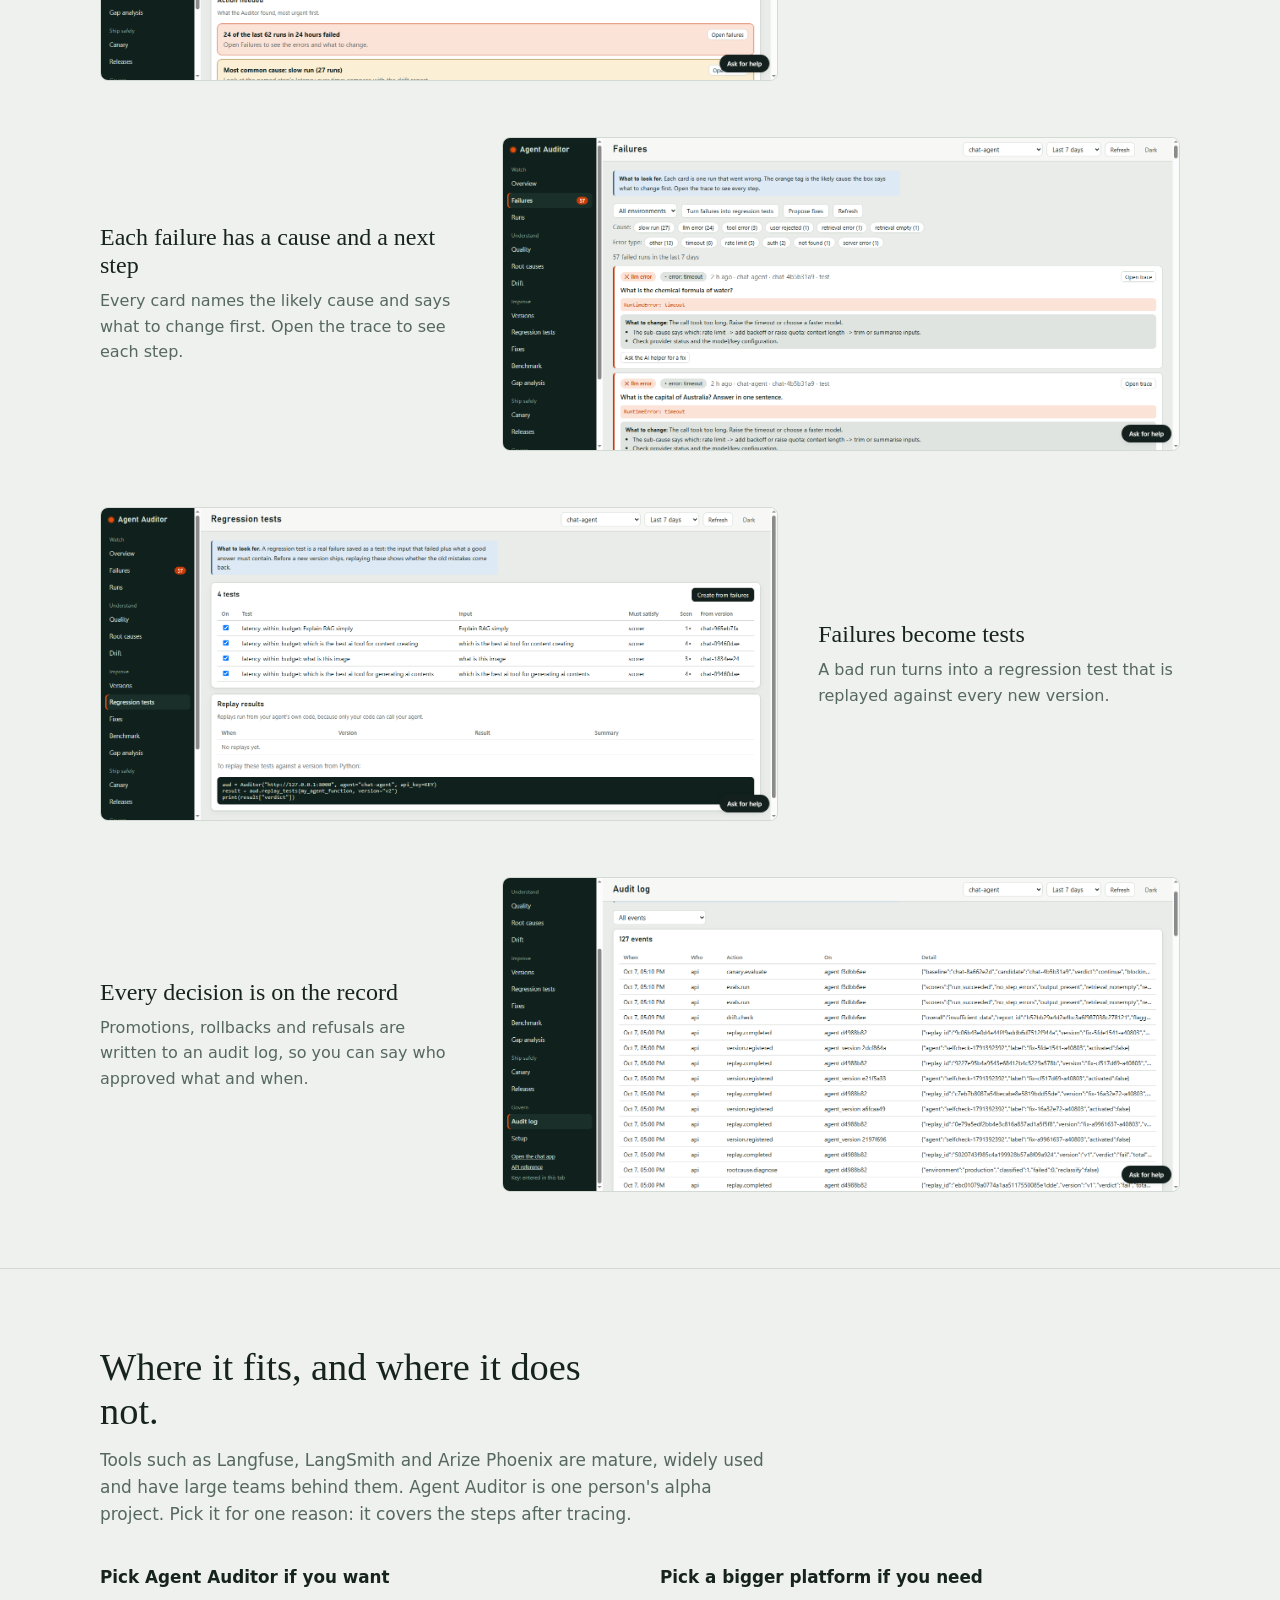
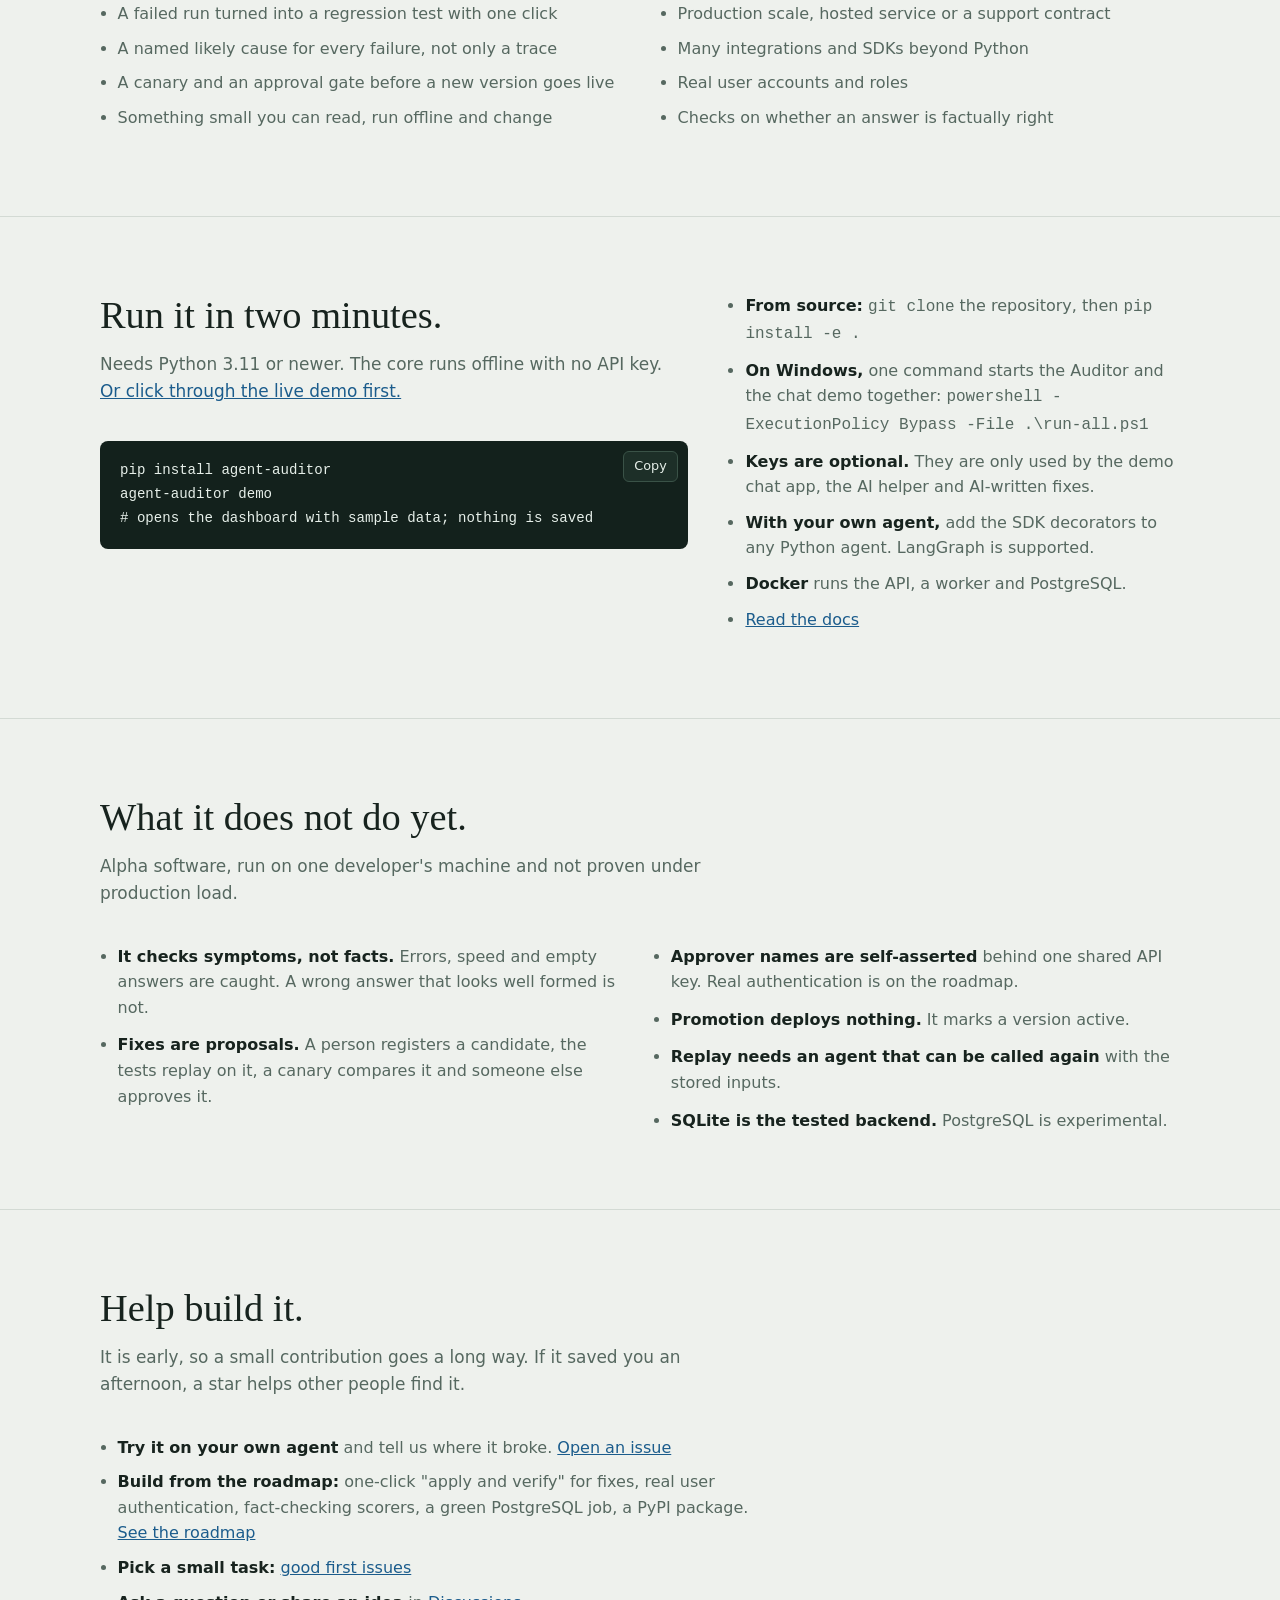
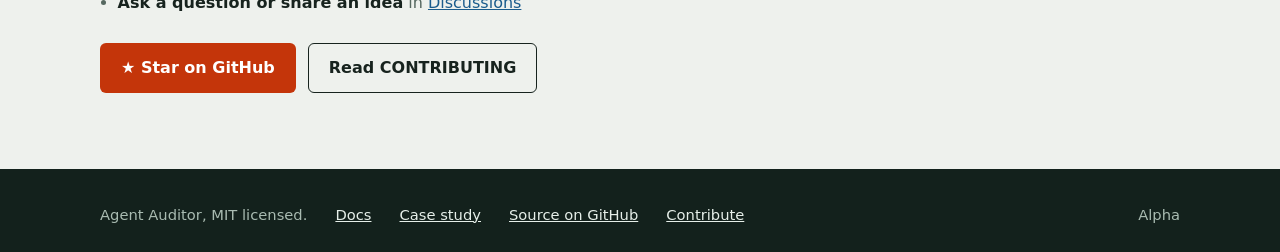
==== commit eacc3006: "Update README and site for PyPI" ====
--- a/site/index.html
+++ b/site/index.html
@@ -218,15 +218,12 @@
   <div>
     <h2>Run it in two minutes.</h2>
     <p class="lede">Needs Python 3.11 or newer. The core runs offline with no API key. <a href="demo/">Or click through the live demo first.</a></p>
-    <div class="code"><button type="button">Copy</button><pre>git clone https://github.com/ArathiS1/agent-auditor
-cd agent-auditor
-python -m venv .venv
-source .venv/bin/activate   # Windows: .venv\Scripts\activate
-pip install -e .
+    <div class="code"><button type="button">Copy</button><pre>pip install agent-auditor
 agent-auditor demo
 # opens the dashboard with sample data; nothing is saved</pre></div>
   </div>
   <ul>
+    <li><strong>From source:</strong> <code>git clone</code> the repository, then <code>pip install -e .</code></li>
     <li><strong>On Windows,</strong> one command starts the Auditor and the chat demo together: <code>powershell -ExecutionPolicy Bypass -File .\run-all.ps1</code></li>
     <li><strong>Keys are optional.</strong> They are only used by the demo chat app, the AI helper and AI-written fixes.</li>
     <li><strong>With your own agent,</strong> add the SDK decorators to any Python agent. LangGraph is supported.</li>
@@ -269,7 +266,7 @@
   <a href="docs/case-study.html">Case study</a>
   <a href="https://github.com/ArathiS1/agent-auditor">Source on GitHub</a>
   <a href="https://github.com/ArathiS1/agent-auditor/blob/main/CONTRIBUTING.md">Contribute</a>
-  <span class="r">Alpha, 0.12</span>
+  <span class="r">Alpha</span>
 </div></footer>
 <script src="site.js"></script>
 </body>
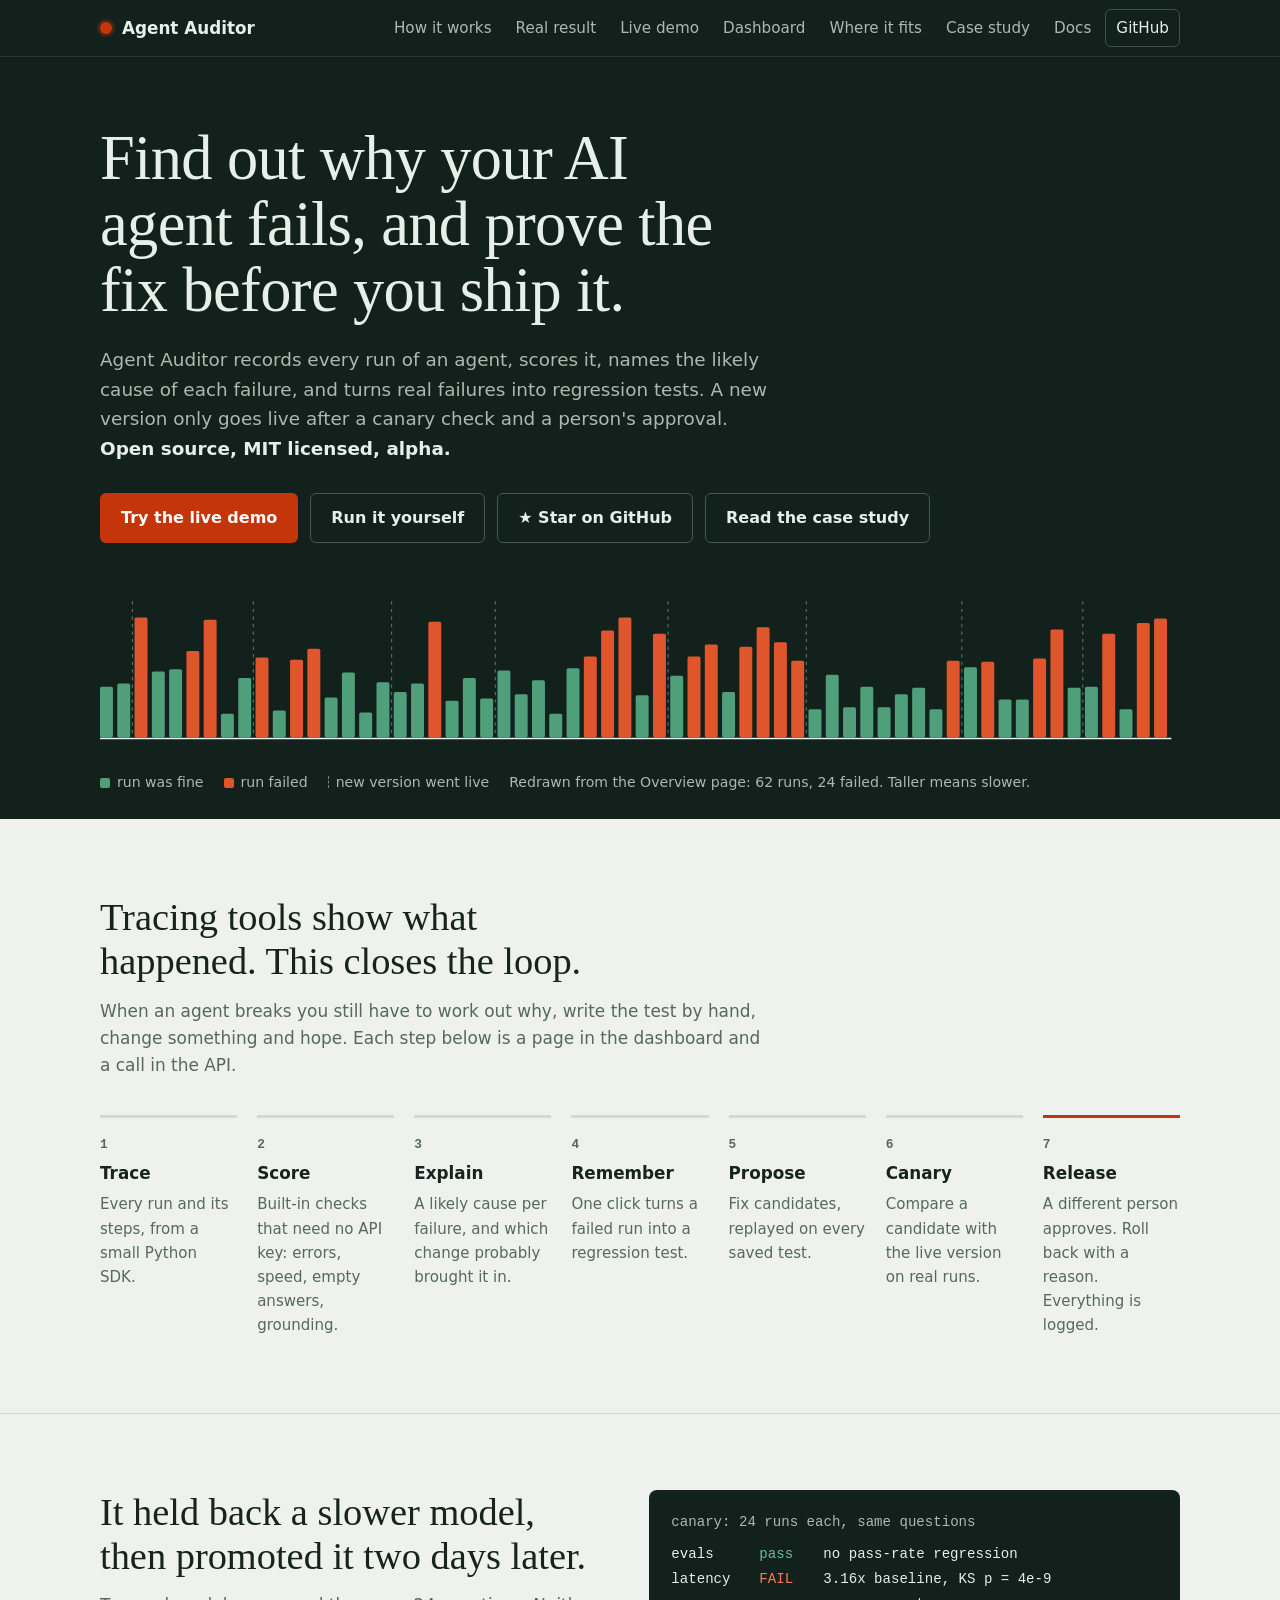
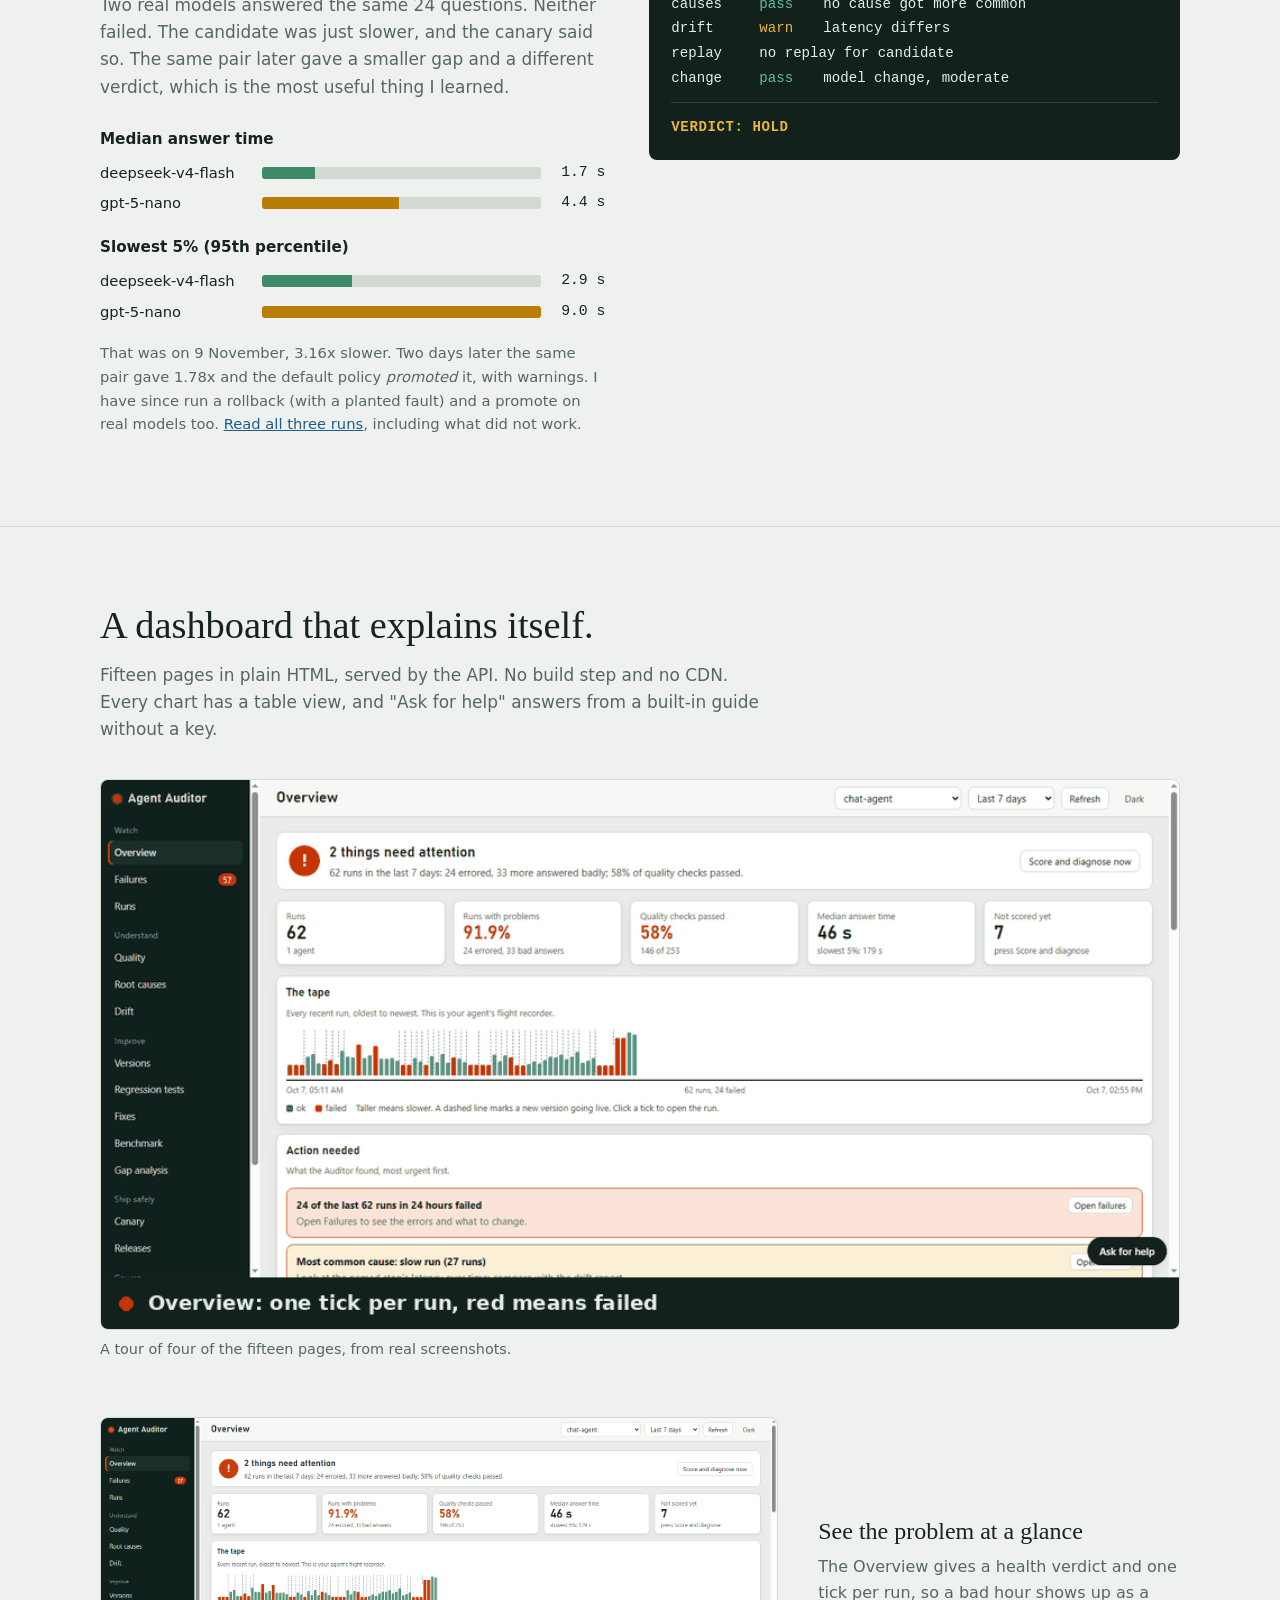
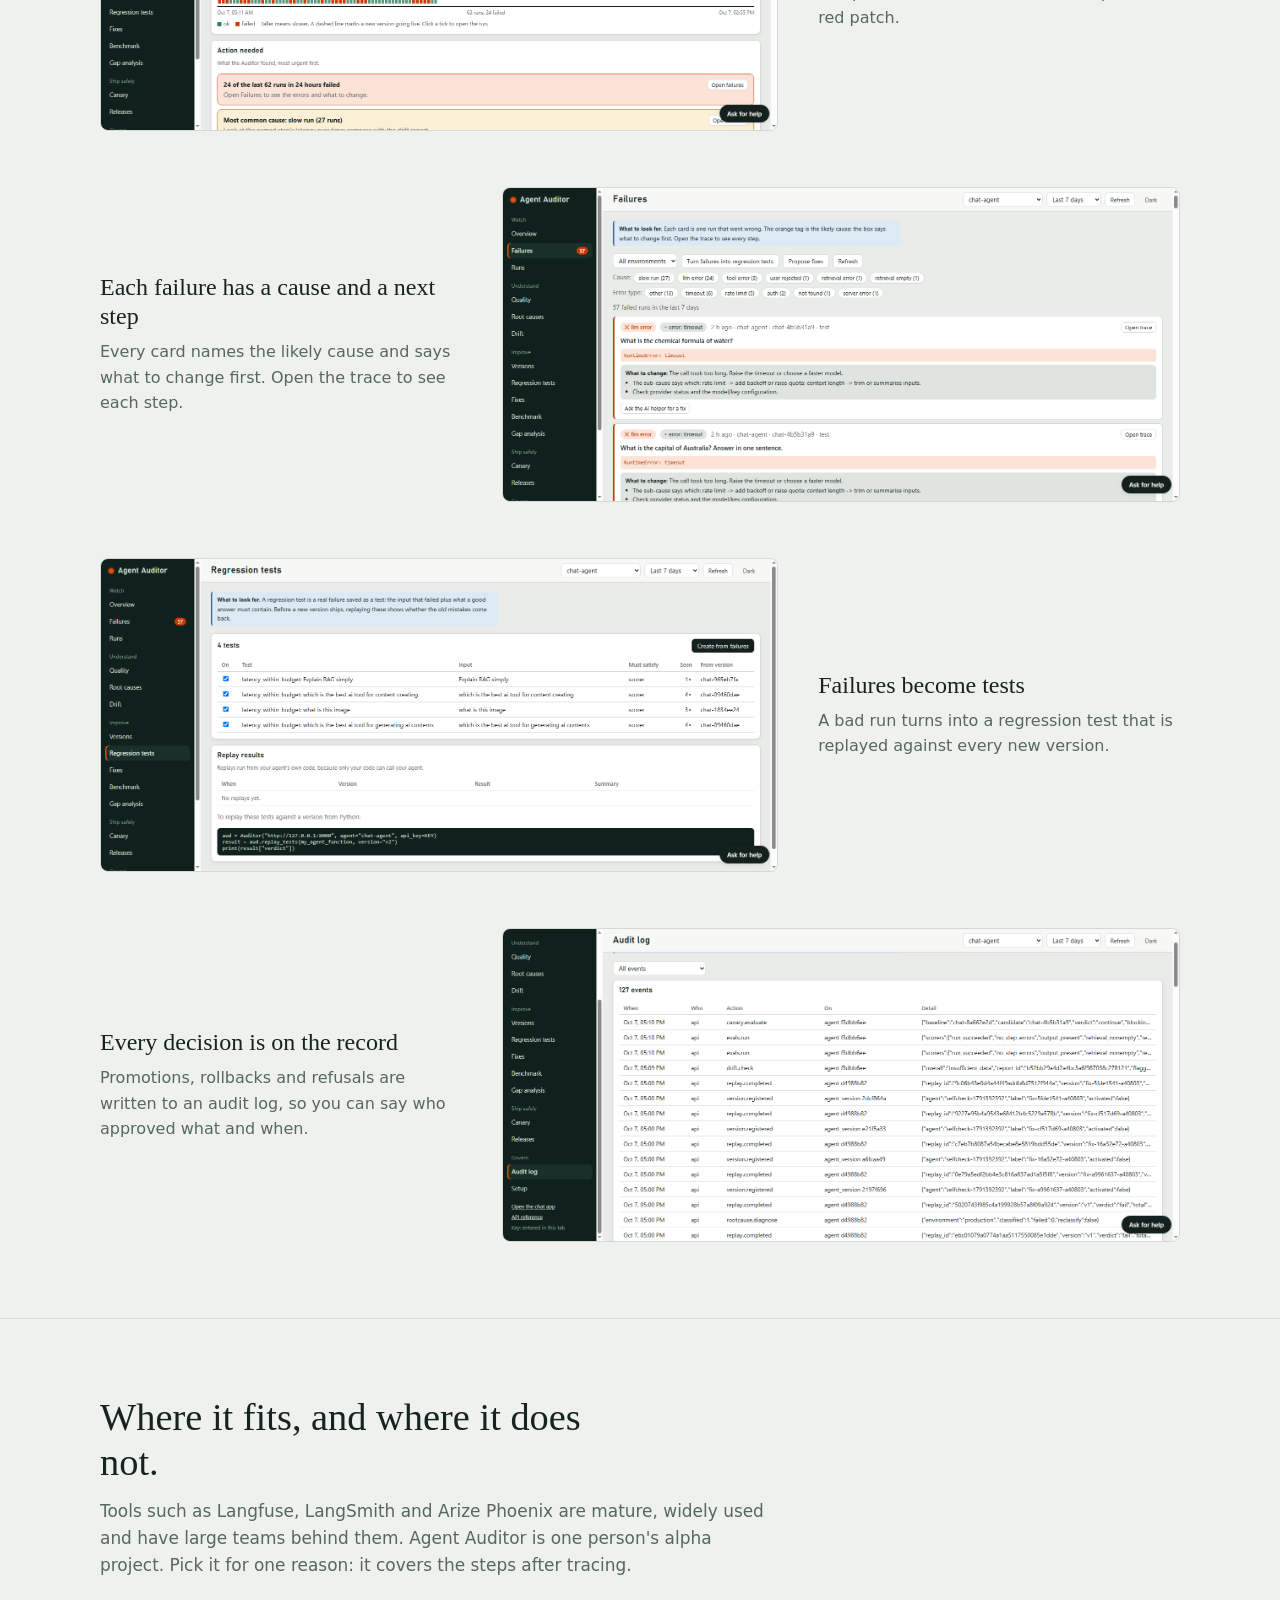
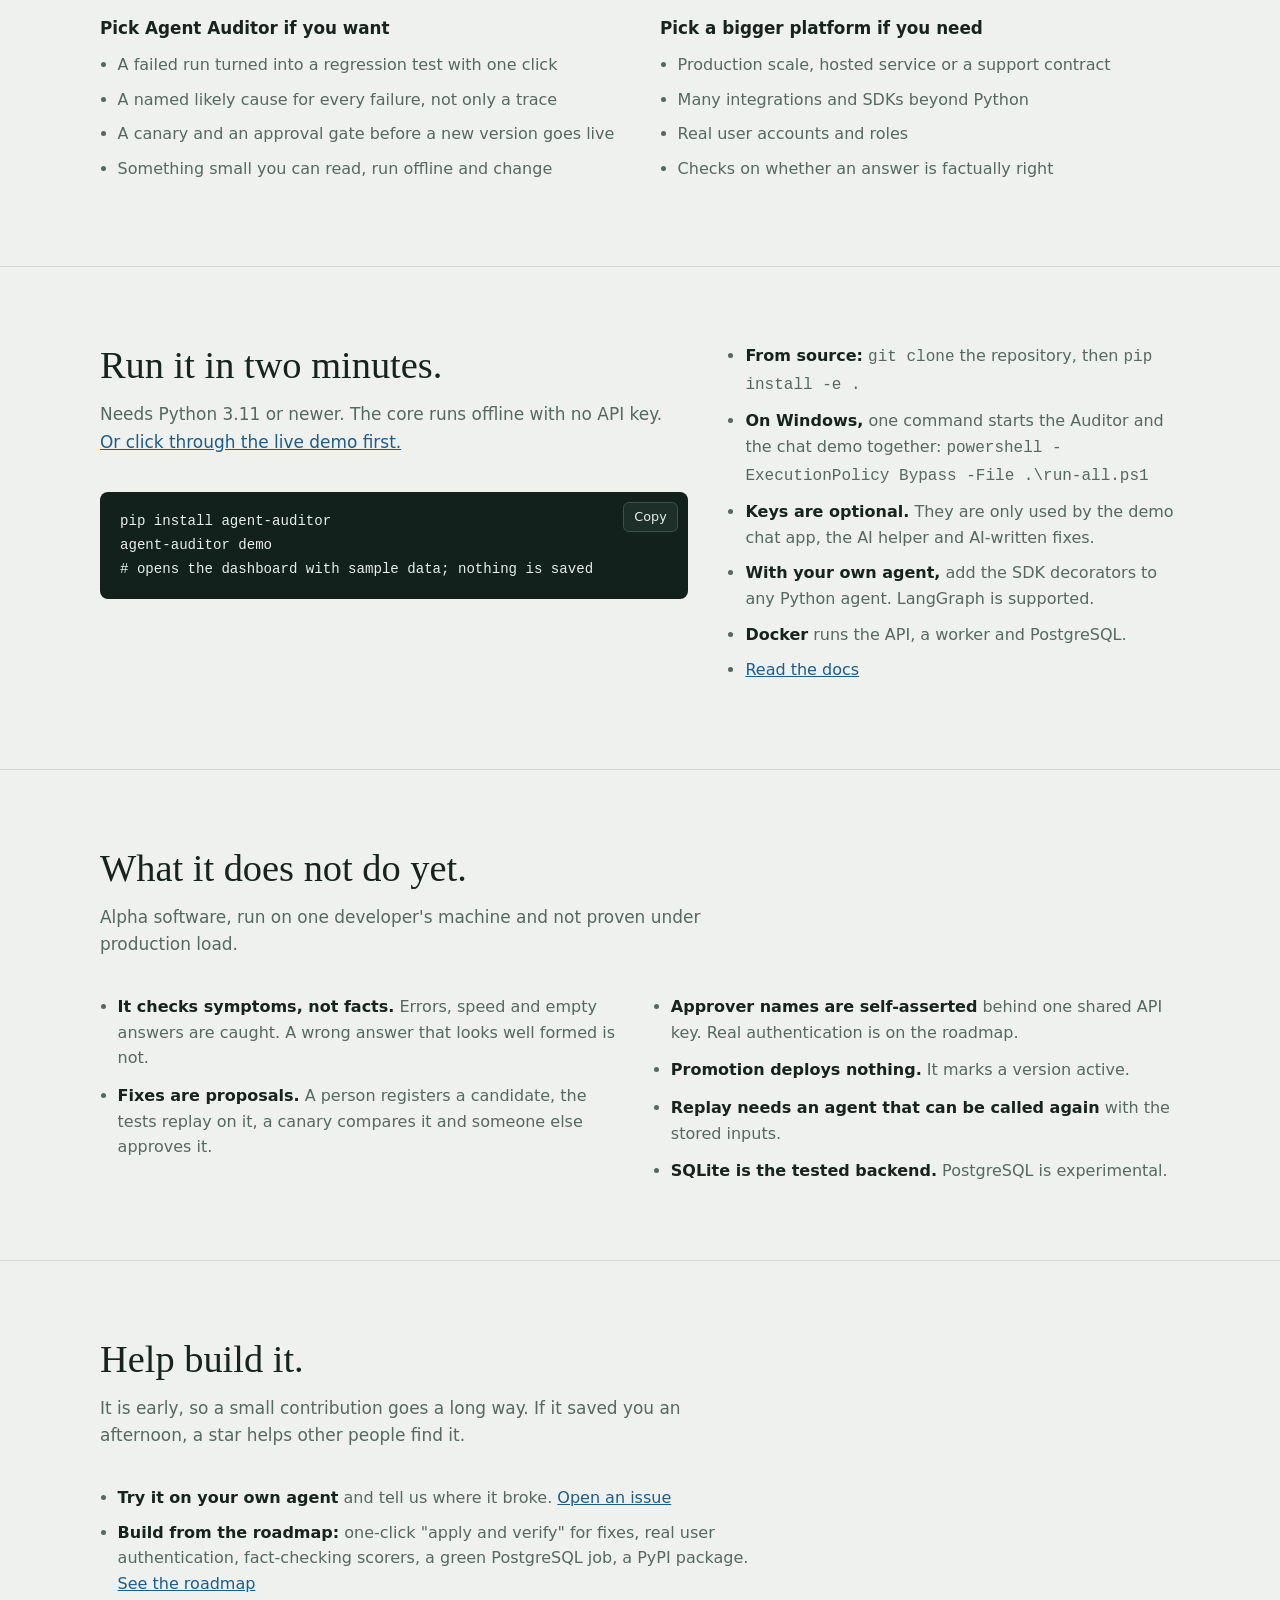
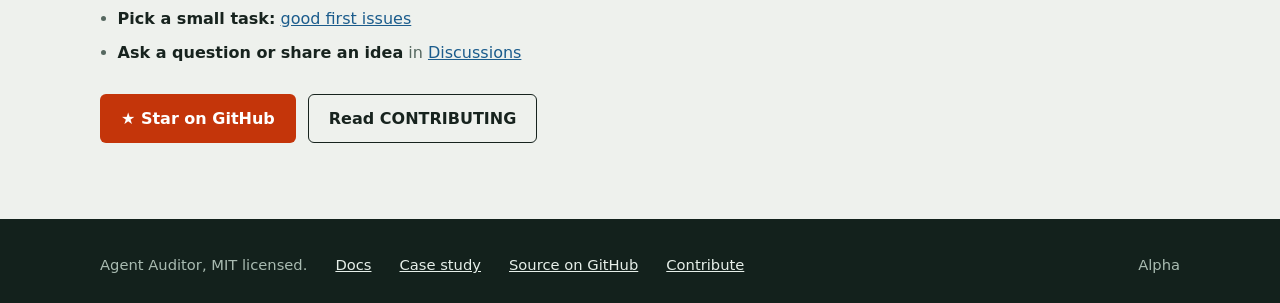
==== commit 0d2a423a: "Add real verdict report" ====
--- a/site/index.html
+++ b/site/index.html
@@ -141,8 +141,8 @@
 
 <section class="sec" id="verdict"><div class="wrap verdict">
   <div>
-    <h2>It held back a slower model, with the numbers to say why.</h2>
-    <p class="lede" style="margin-bottom:0">Two real models answered the same 24 questions. Neither failed. The candidate was just slower, and the canary said so instead of guessing.</p>
+    <h2>It held back a slower model, then promoted it two days later.</h2>
+    <p class="lede" style="margin-bottom:0">Two real models answered the same 24 questions. Neither failed. The candidate was just slower, and the canary said so. The same pair later gave a smaller gap and a different verdict, which is the most useful thing I learned.</p>
     <div class="cmp" role="group" aria-label="Answer time, baseline against candidate">
       <h3>Median answer time</h3>
       <div class="line"><span class="lbl">deepseek-v4-flash</span><span class="track"><span class="fill a" style="width:18.9%"></span></span><span class="n">1.7 s</span></div>
@@ -151,7 +151,7 @@
       <div class="line"><span class="lbl">deepseek-v4-flash</span><span class="track"><span class="fill a" style="width:32.2%"></span></span><span class="n">2.9 s</span></div>
       <div class="line"><span class="lbl">gpt-5-nano</span><span class="track"><span class="fill b" style="width:100%"></span></span><span class="n">9.0 s</span></div>
     </div>
-    <p class="note">Hold, not rollback, because the rollback line is 4x slower and this was 3.16x. I have not yet seen a real rollback or promote on real models. <a href="docs/case-study.html#4-a-change-gated-by-a-canary">Read the full run</a>, including what did not work.</p>
+    <p class="note">That was on 9 November, 3.16x slower. Two days later the same pair gave 1.78x and the default policy <em>promoted</em> it, with warnings. I have since run a rollback (with a planted fault) and a promote on real models too. <a href="docs/case-study.html#4-a-change-gated-by-a-canary">Read all three runs</a>, including what did not work.</p>
   </div>
   <div class="console" role="img" aria-label="Canary report. Evals pass, latency fail at 3.16 times the baseline, causes pass, drift warning, replay skipped, change pass. Verdict: hold.">
     <div class="h">canary: 24 runs each, same questions</div>
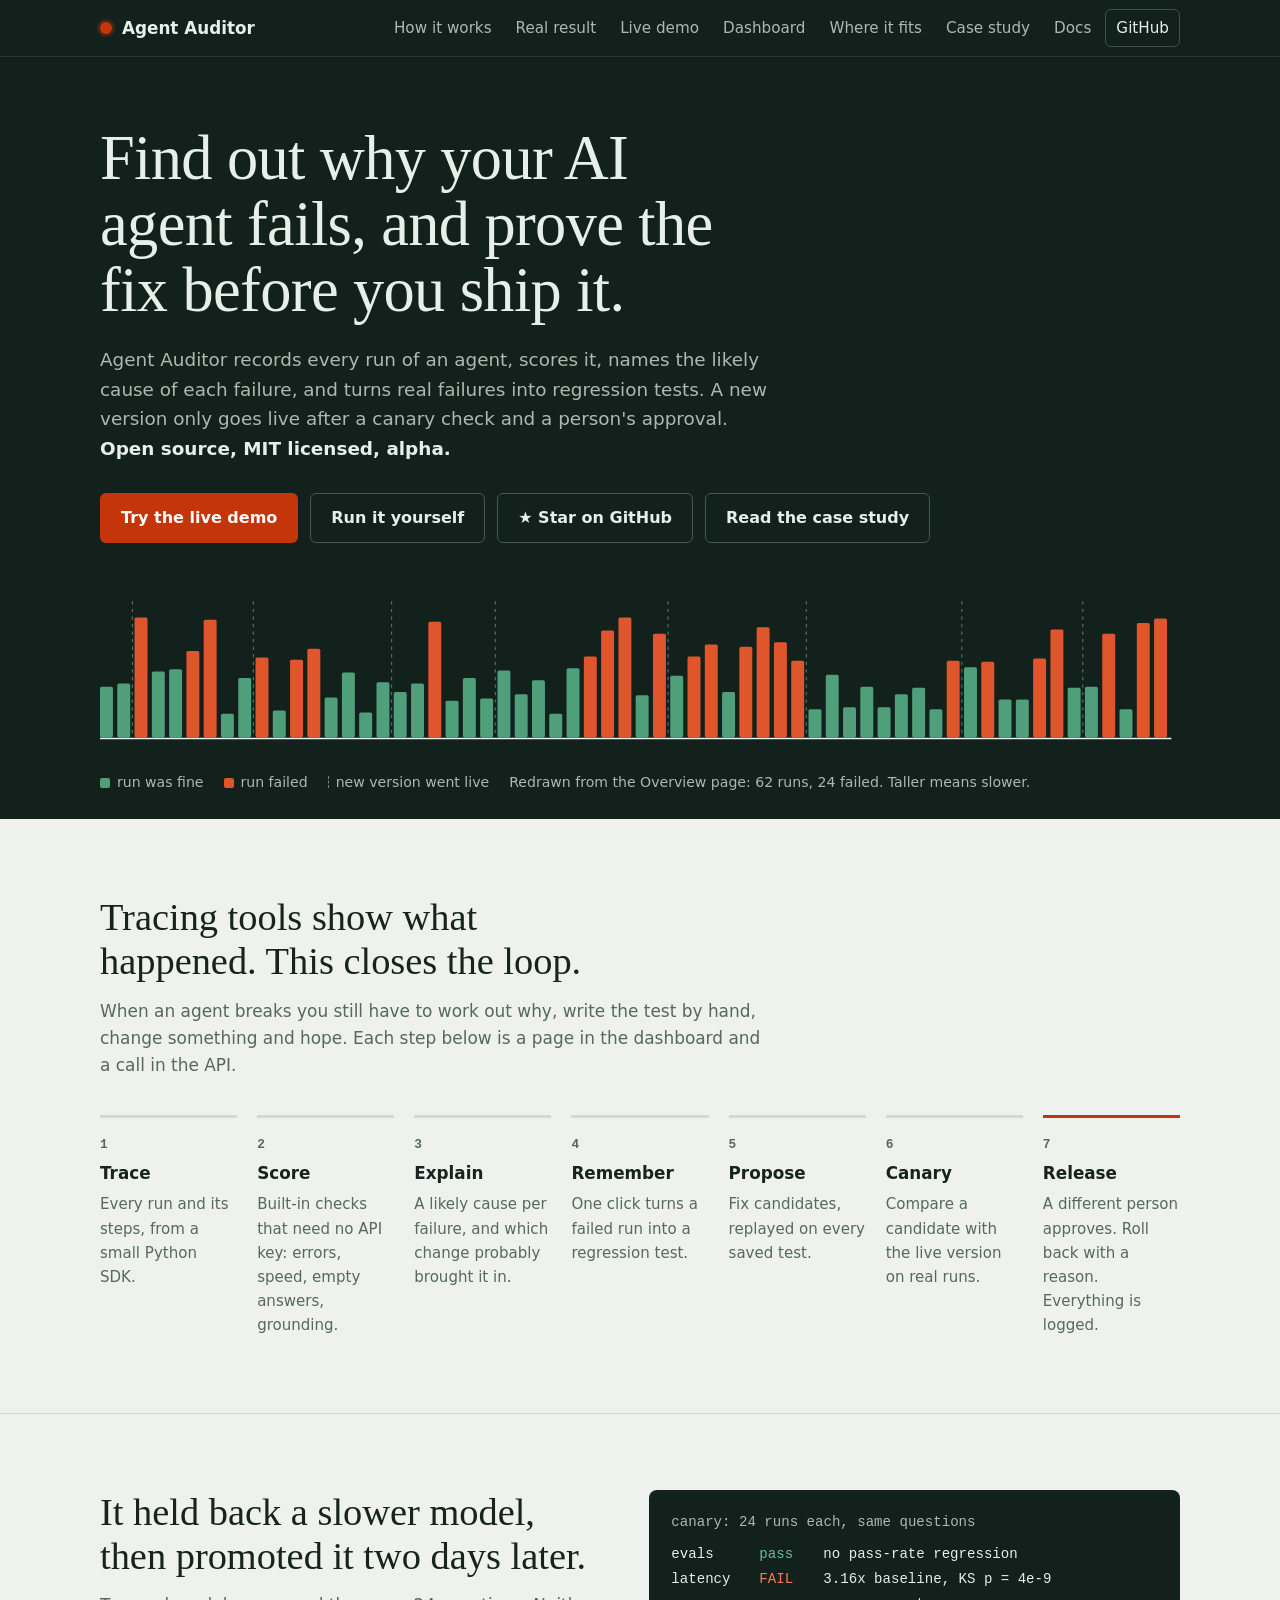
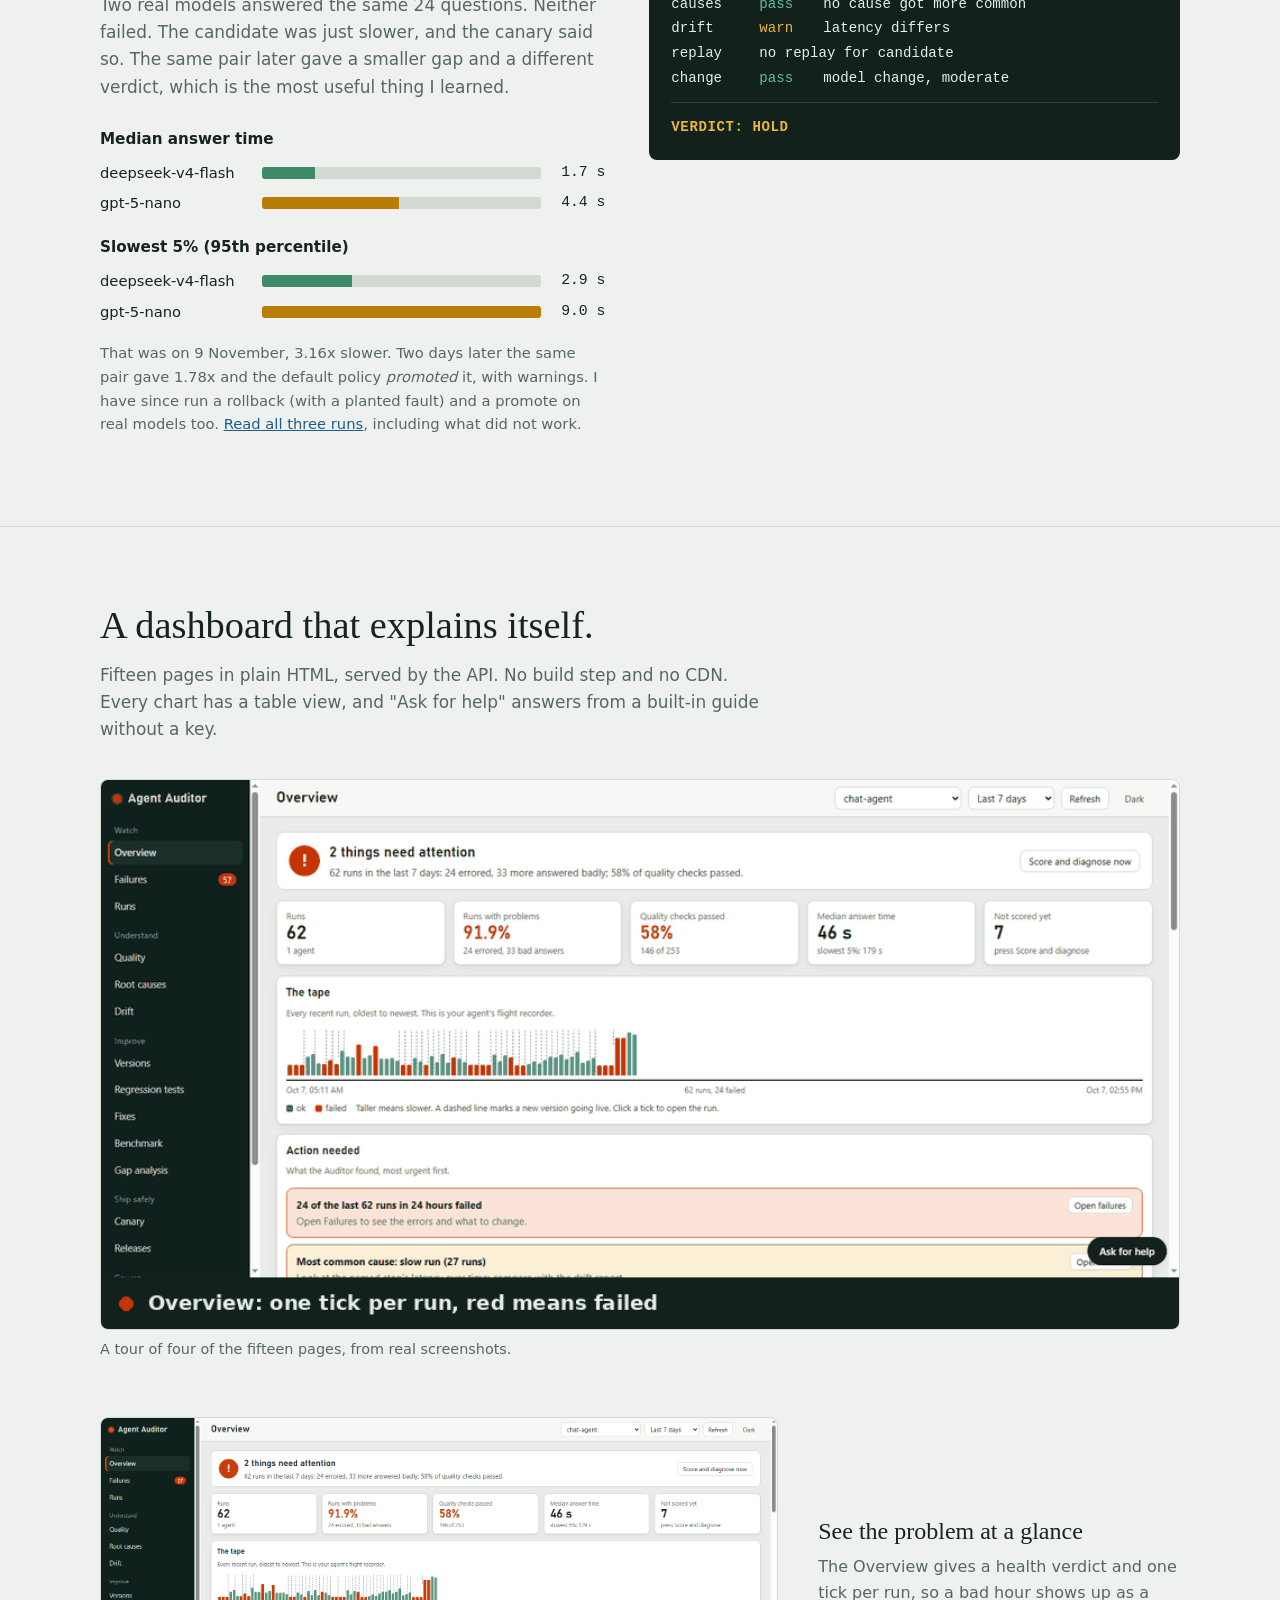
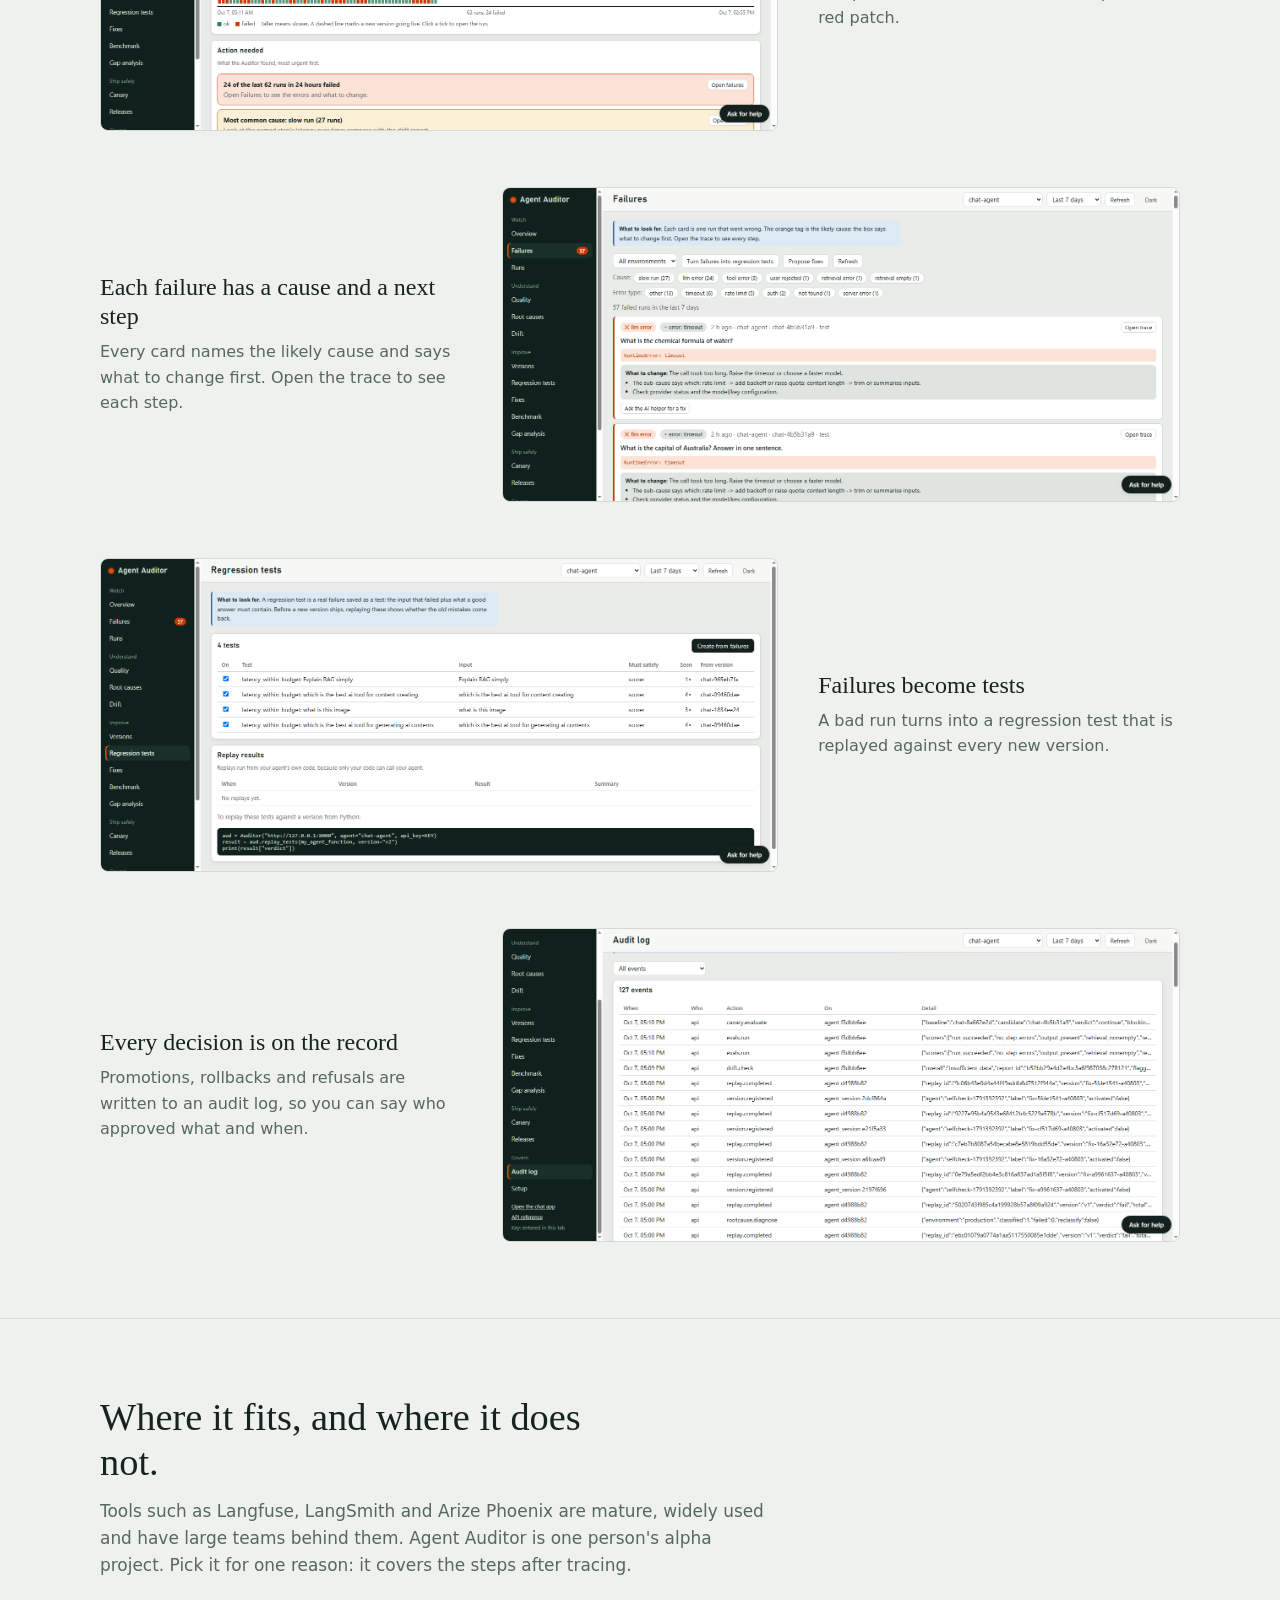
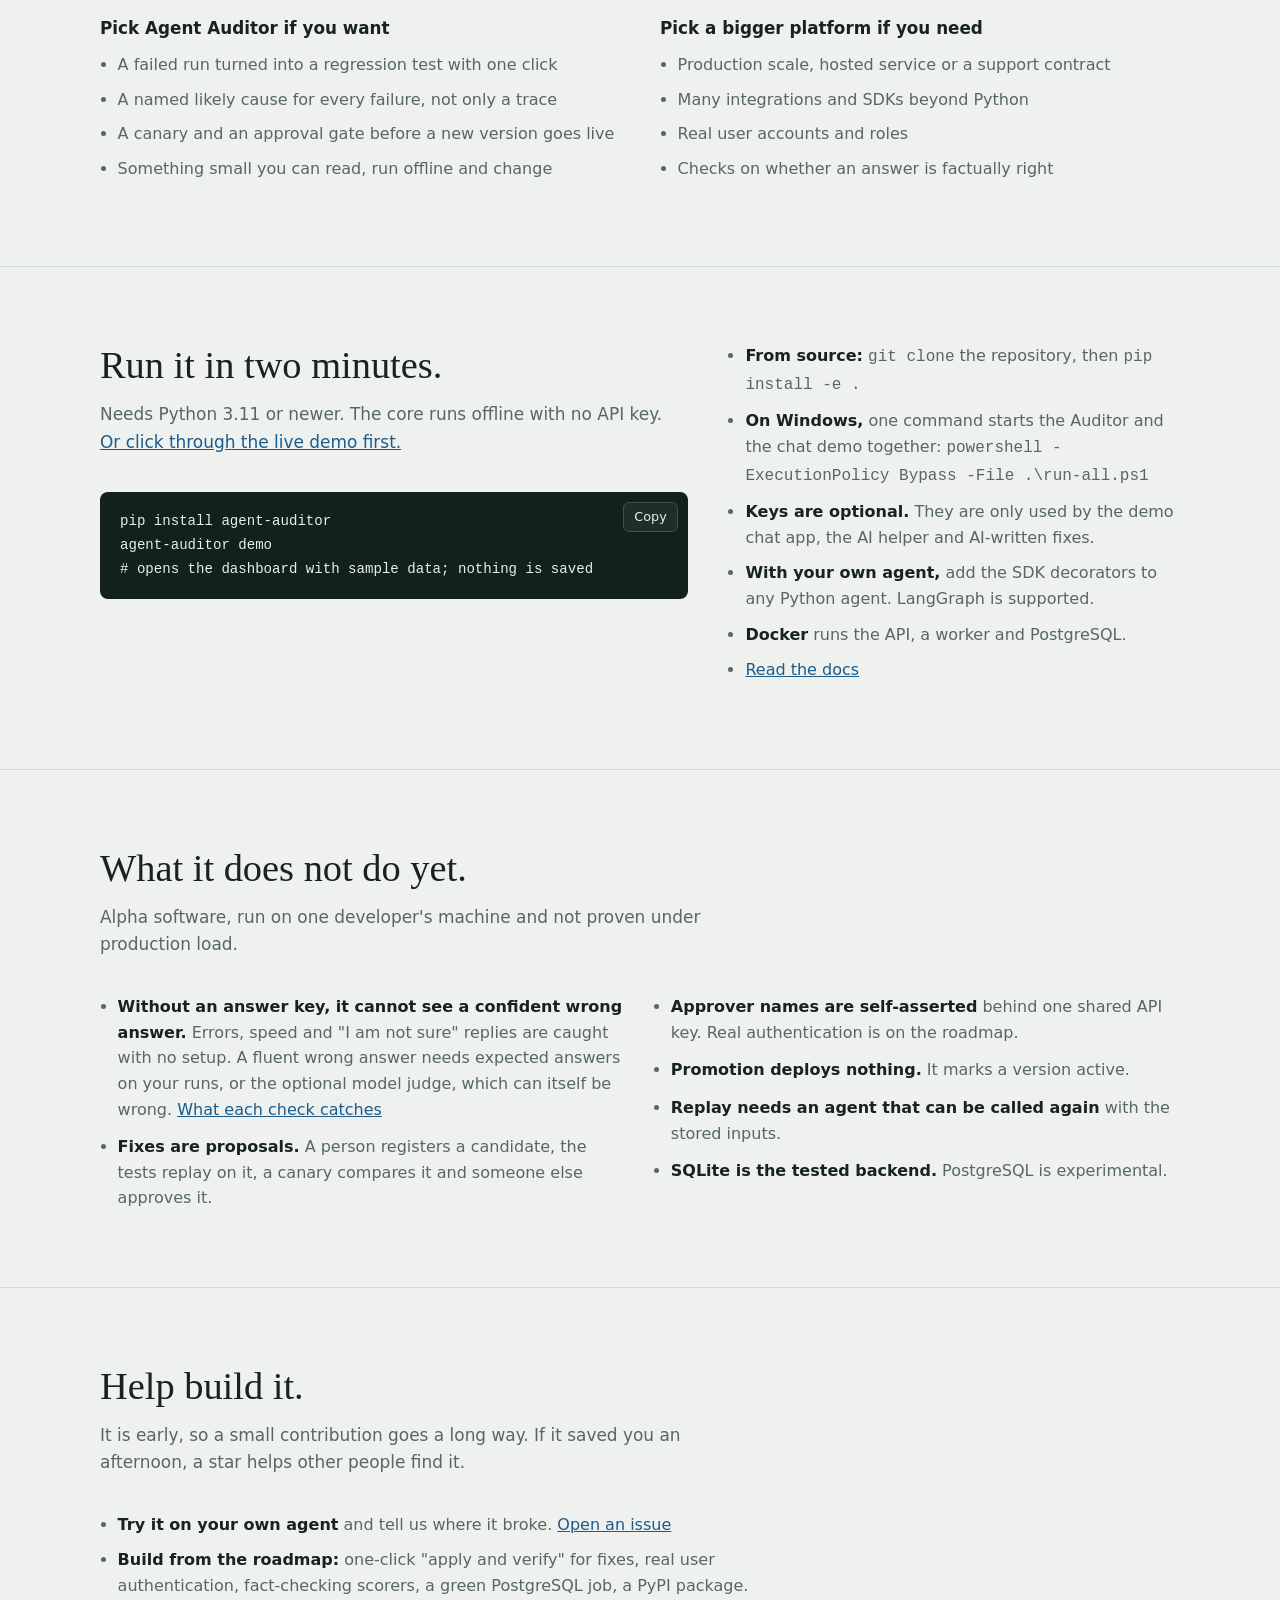
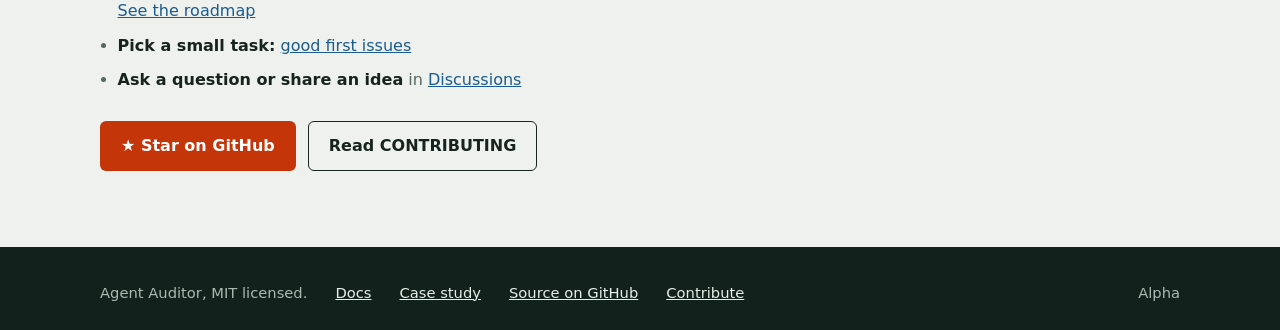
==== commit 7c161718: "Add answer-correctness checks and offline demo" ====
--- a/site/index.html
+++ b/site/index.html
@@ -236,7 +236,7 @@
   <h2>What it does not do yet.</h2>
   <p class="lede">Alpha software, run on one developer's machine and not proven under production load.</p>
   <ul class="limits">
-    <li><strong>It checks symptoms, not facts.</strong> Errors, speed and empty answers are caught. A wrong answer that looks well formed is not.</li>
+    <li><strong>Without an answer key, it cannot see a confident wrong answer.</strong> Errors, speed and "I am not sure" replies are caught with no setup. A fluent wrong answer needs expected answers on your runs, or the optional model judge, which can itself be wrong. <a href="docs/answer-correctness.html">What each check catches</a></li>
     <li><strong>Fixes are proposals.</strong> A person registers a candidate, the tests replay on it, a canary compares it and someone else approves it.</li>
     <li><strong>Approver names are self-asserted</strong> behind one shared API key. Real authentication is on the roadmap.</li>
     <li><strong>Promotion deploys nothing.</strong> It marks a version active.</li>
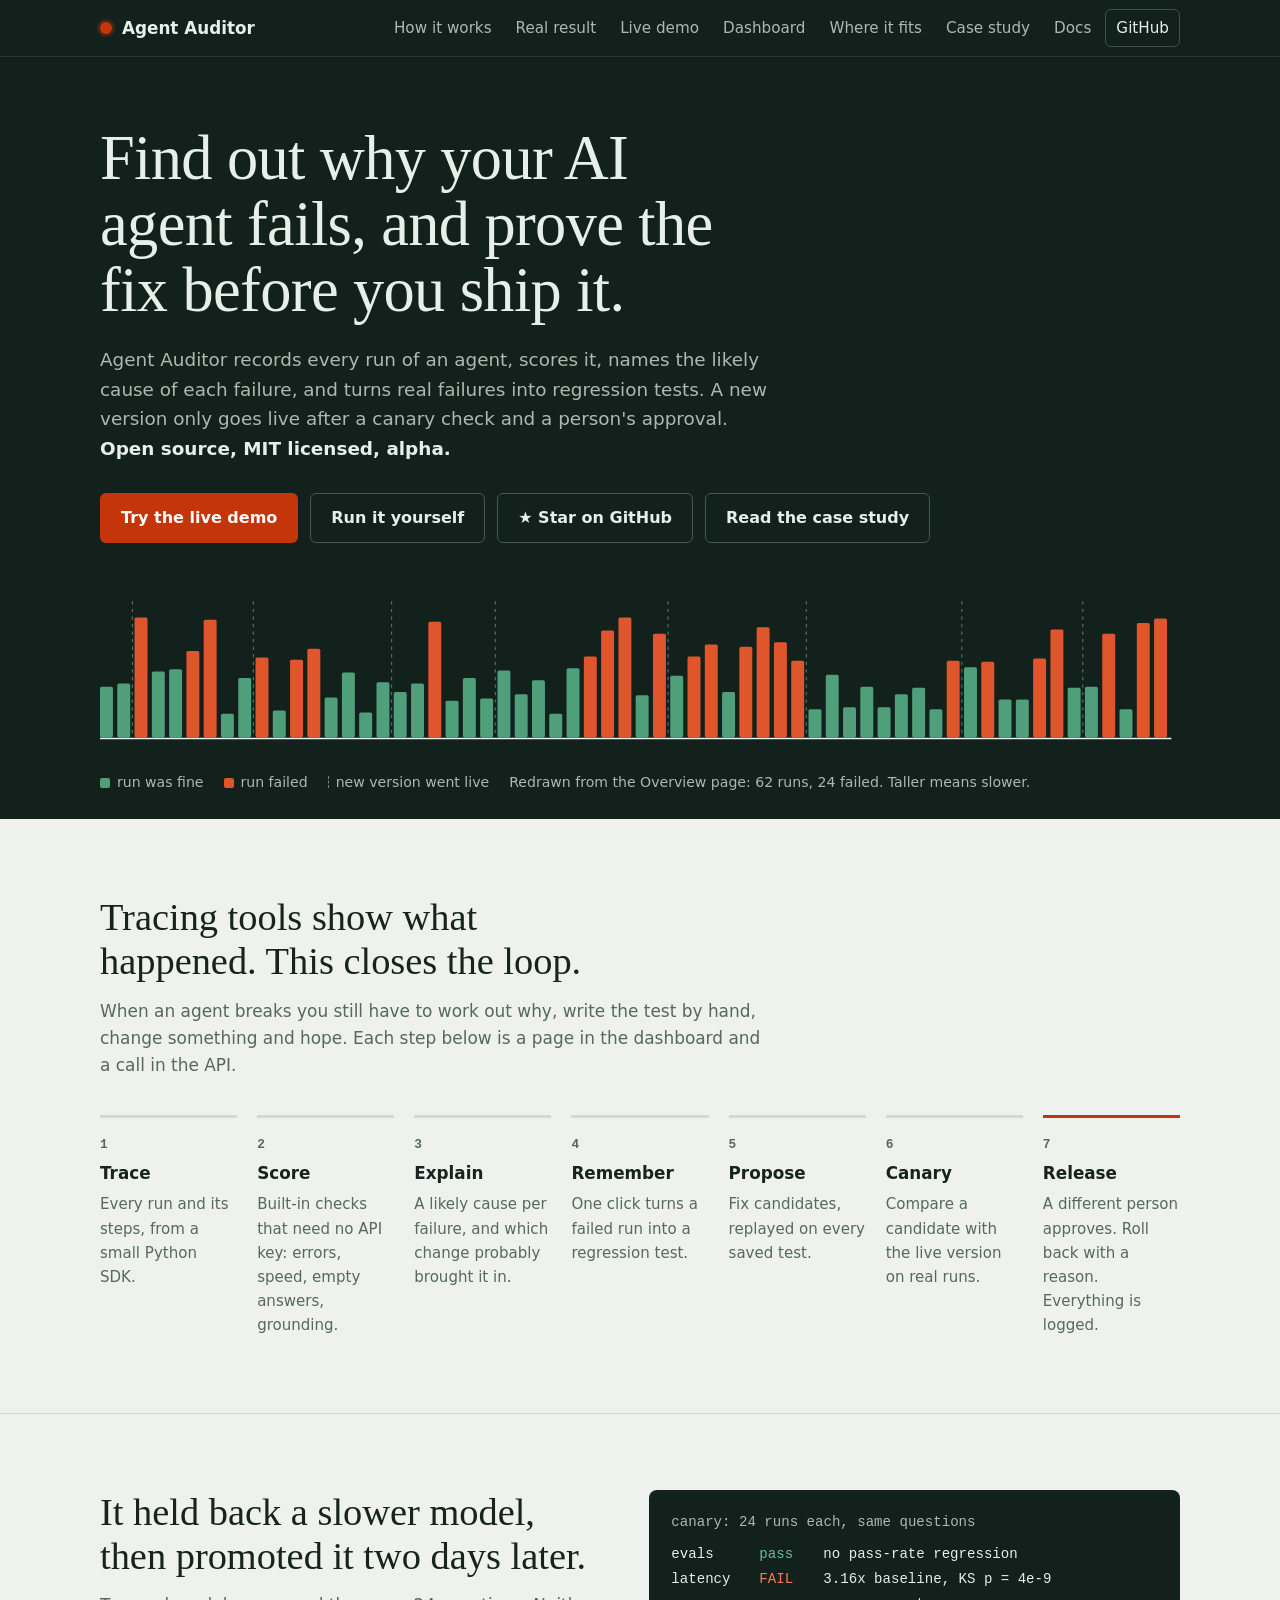
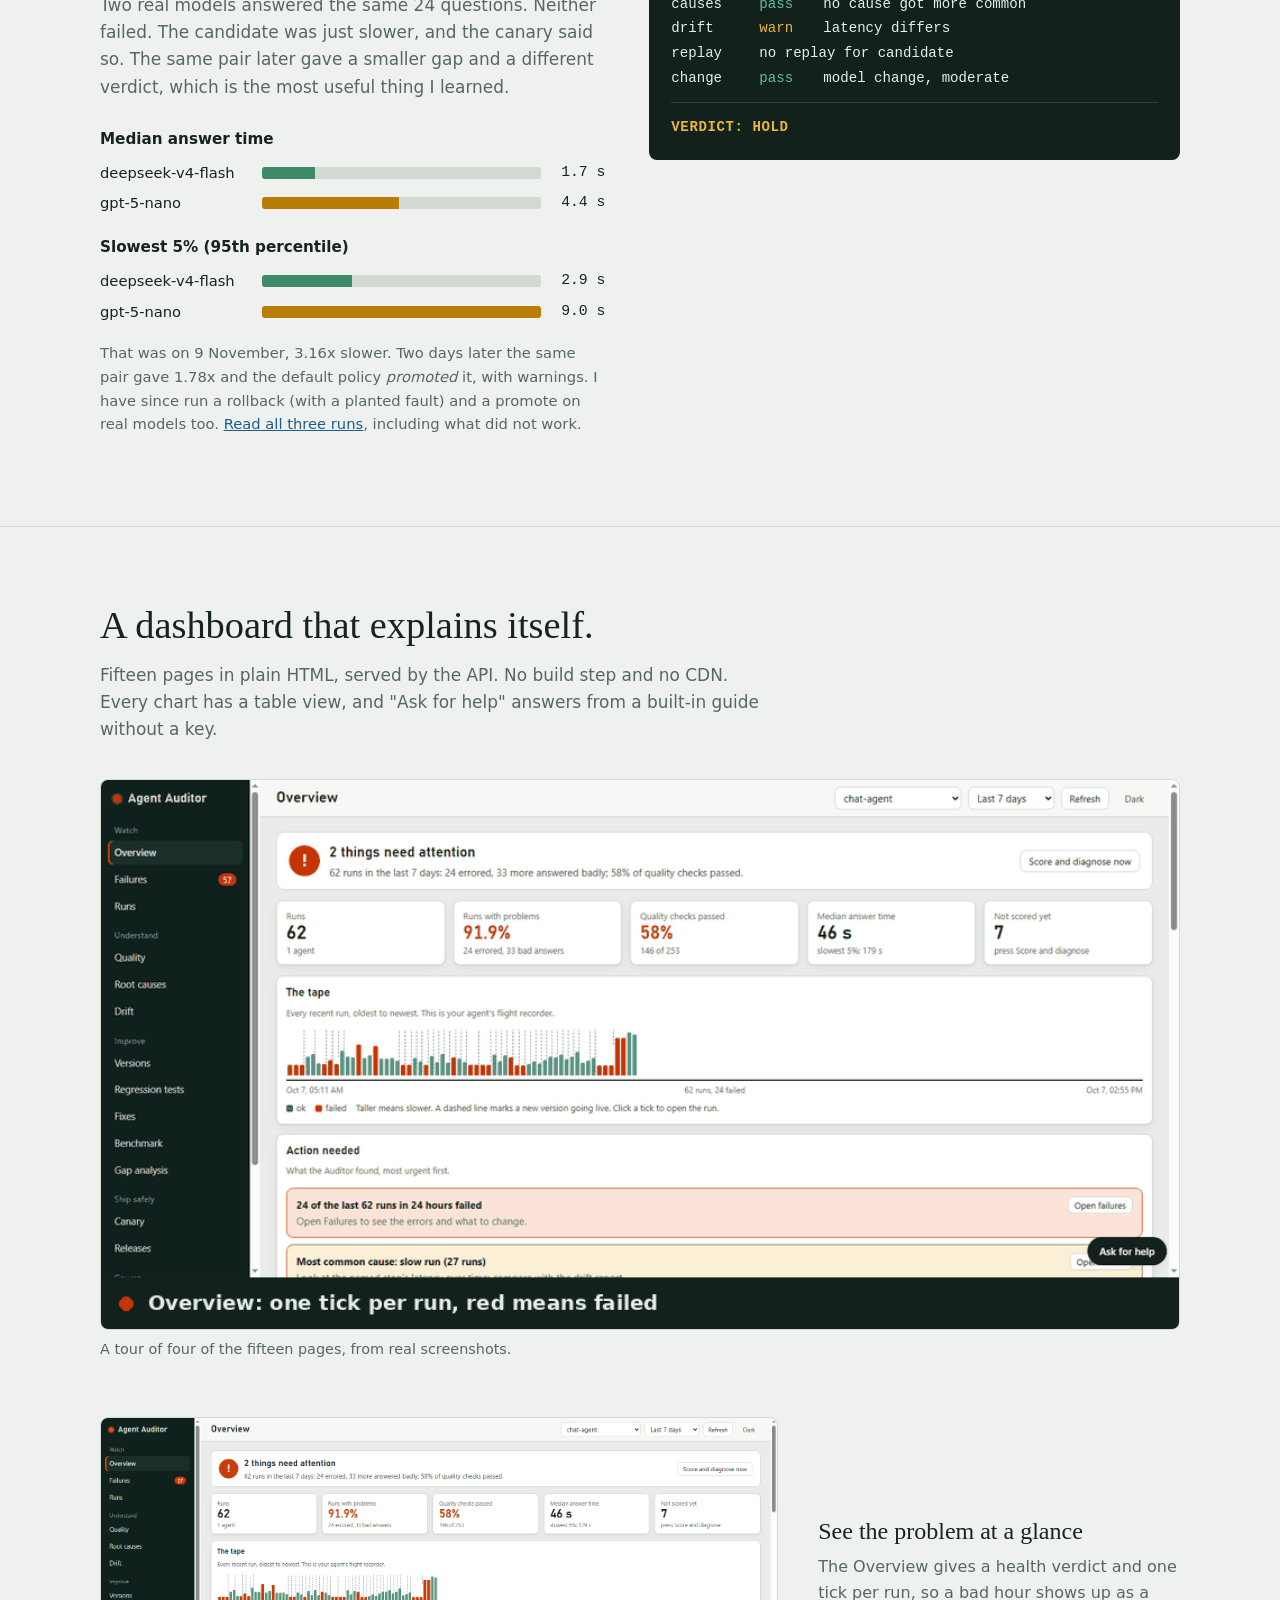
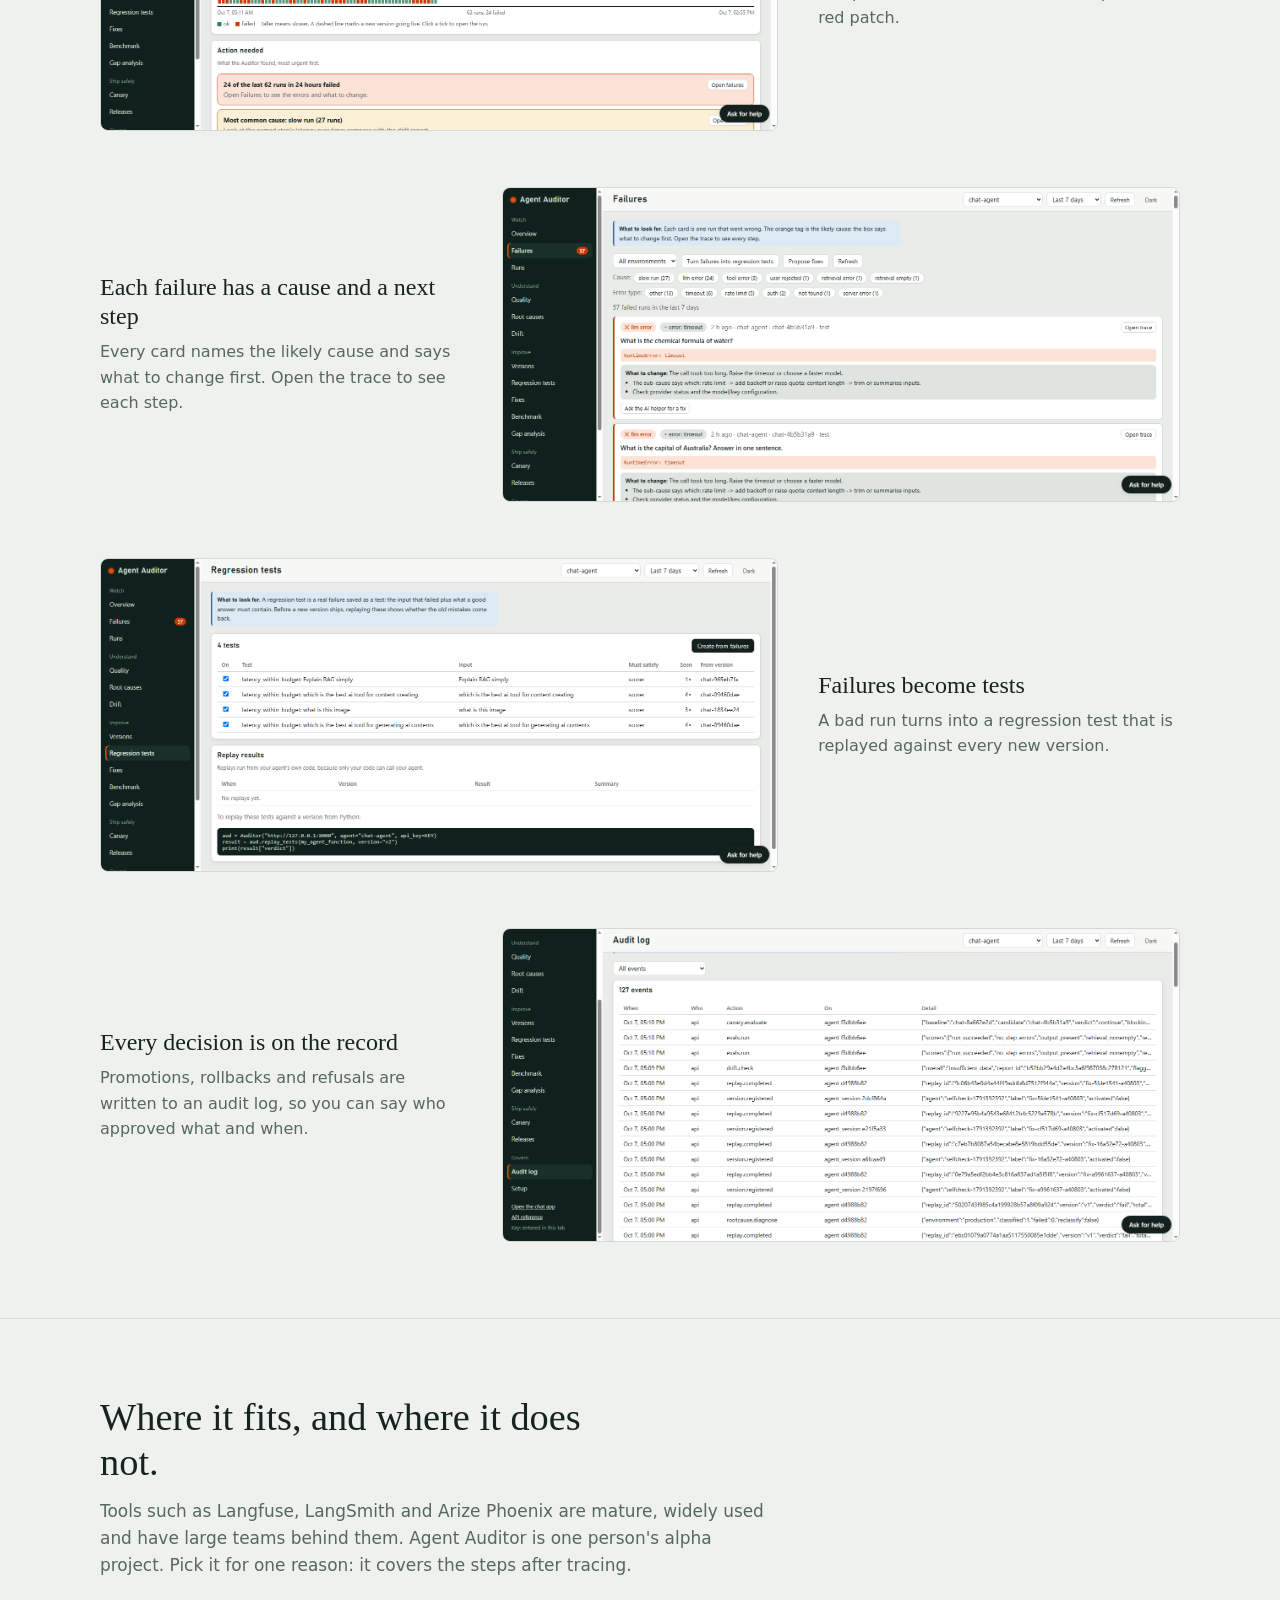
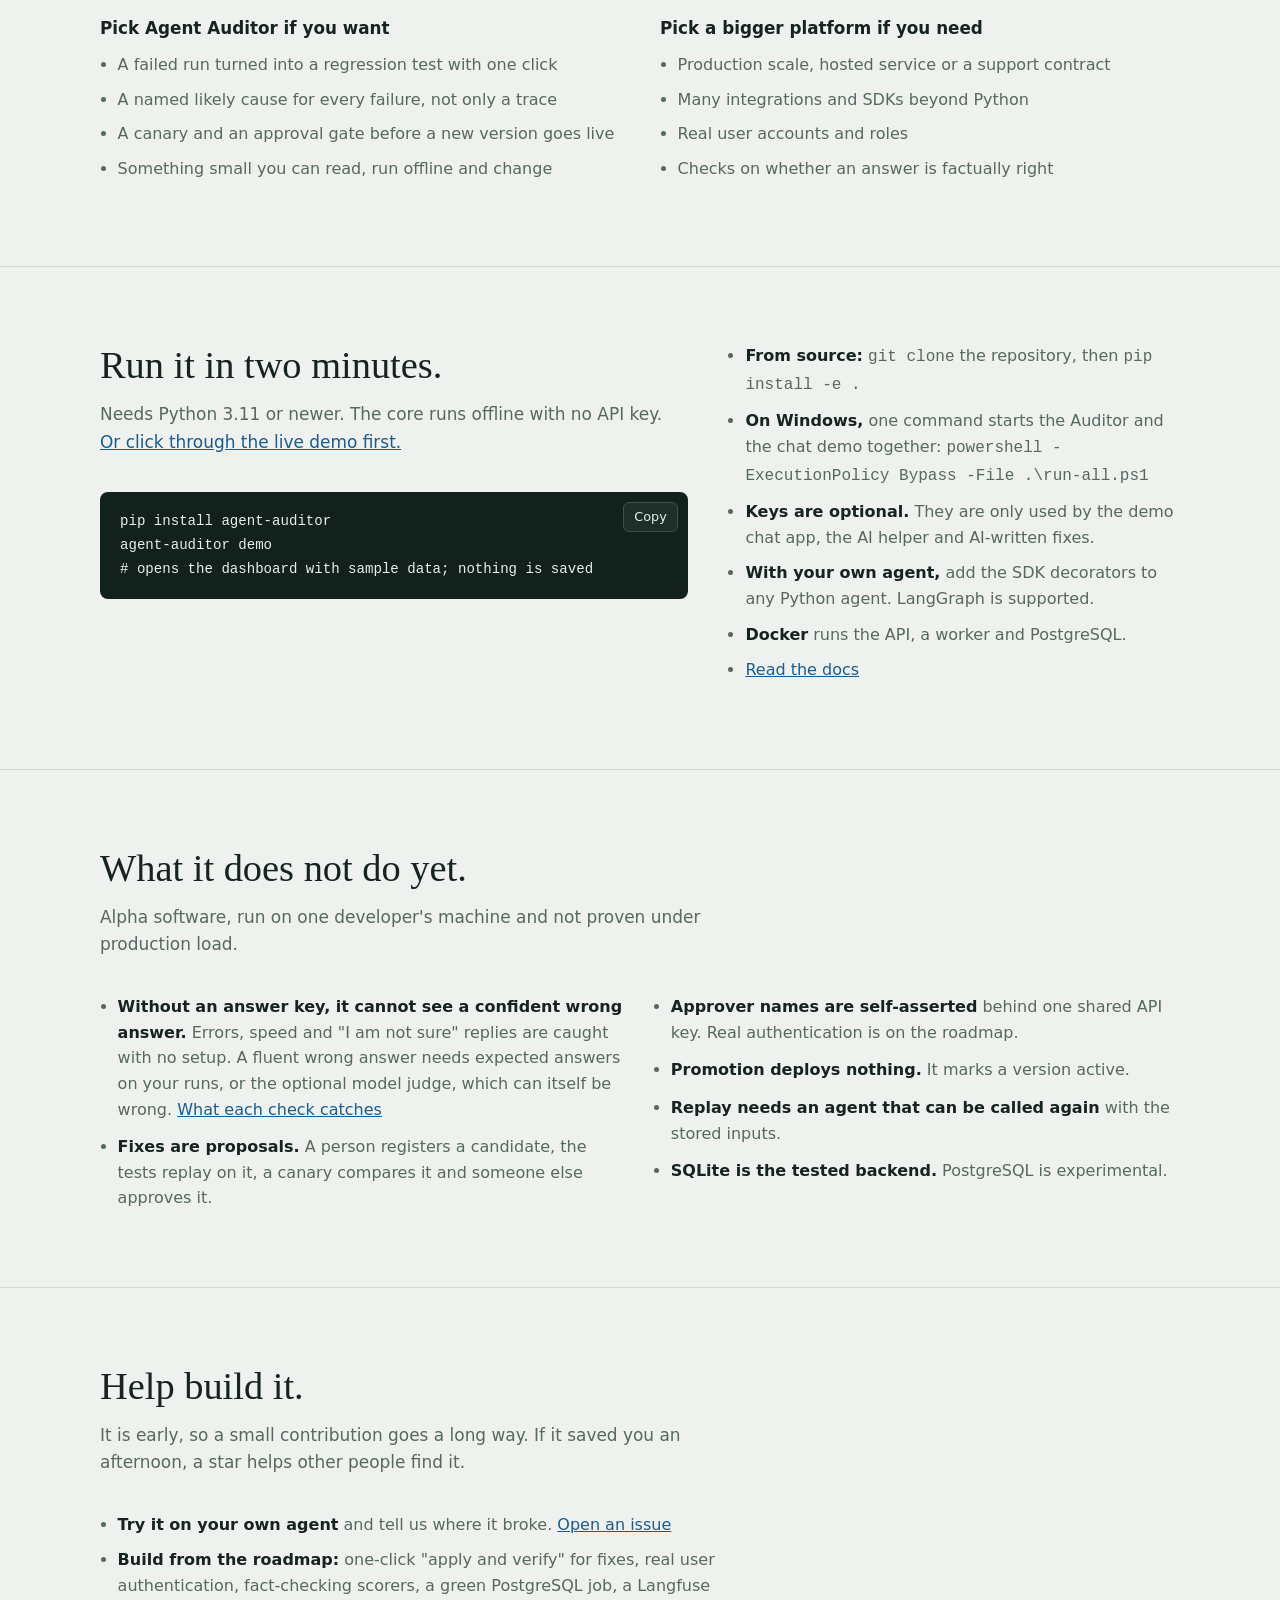
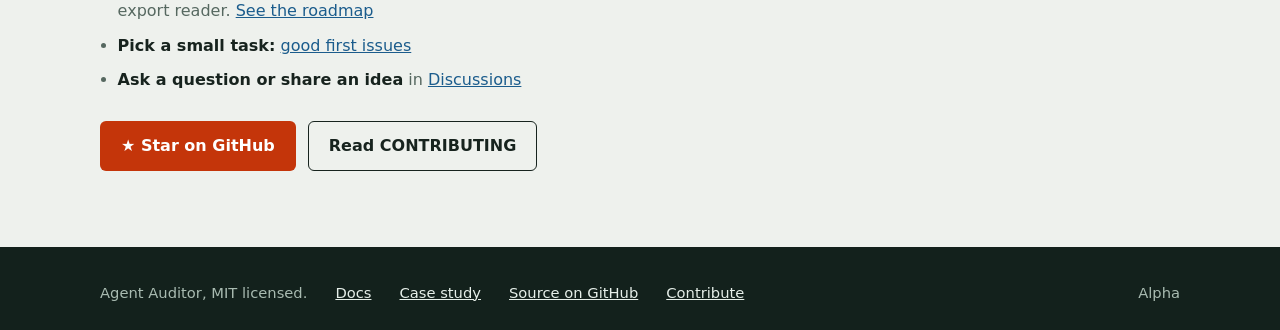
==== commit 346ec786: "Add OpenTelemetry trace import" ====
--- a/site/index.html
+++ b/site/index.html
@@ -249,7 +249,7 @@
   <p class="lede">It is early, so a small contribution goes a long way. If it saved you an afternoon, a star helps other people find it.</p>
   <ul class="help">
     <li><strong>Try it on your own agent</strong> and tell us where it broke. <a href="https://github.com/ArathiS1/agent-auditor/issues/new">Open an issue</a></li>
-    <li><strong>Build from the roadmap:</strong> one-click "apply and verify" for fixes, real user authentication, fact-checking scorers, a green PostgreSQL job, a PyPI package. <a href="https://github.com/ArathiS1/agent-auditor#roadmap">See the roadmap</a></li>
+    <li><strong>Build from the roadmap:</strong> one-click "apply and verify" for fixes, real user authentication, fact-checking scorers, a green PostgreSQL job, a Langfuse export reader. <a href="https://github.com/ArathiS1/agent-auditor#roadmap">See the roadmap</a></li>
     <li><strong>Pick a small task:</strong> <a href="https://github.com/ArathiS1/agent-auditor/issues?q=is%3Aopen+label%3A%22good+first+issue%22">good first issues</a></li>
     <li><strong>Ask a question or share an idea</strong> in <a href="https://github.com/ArathiS1/agent-auditor/discussions">Discussions</a></li>
   </ul>
